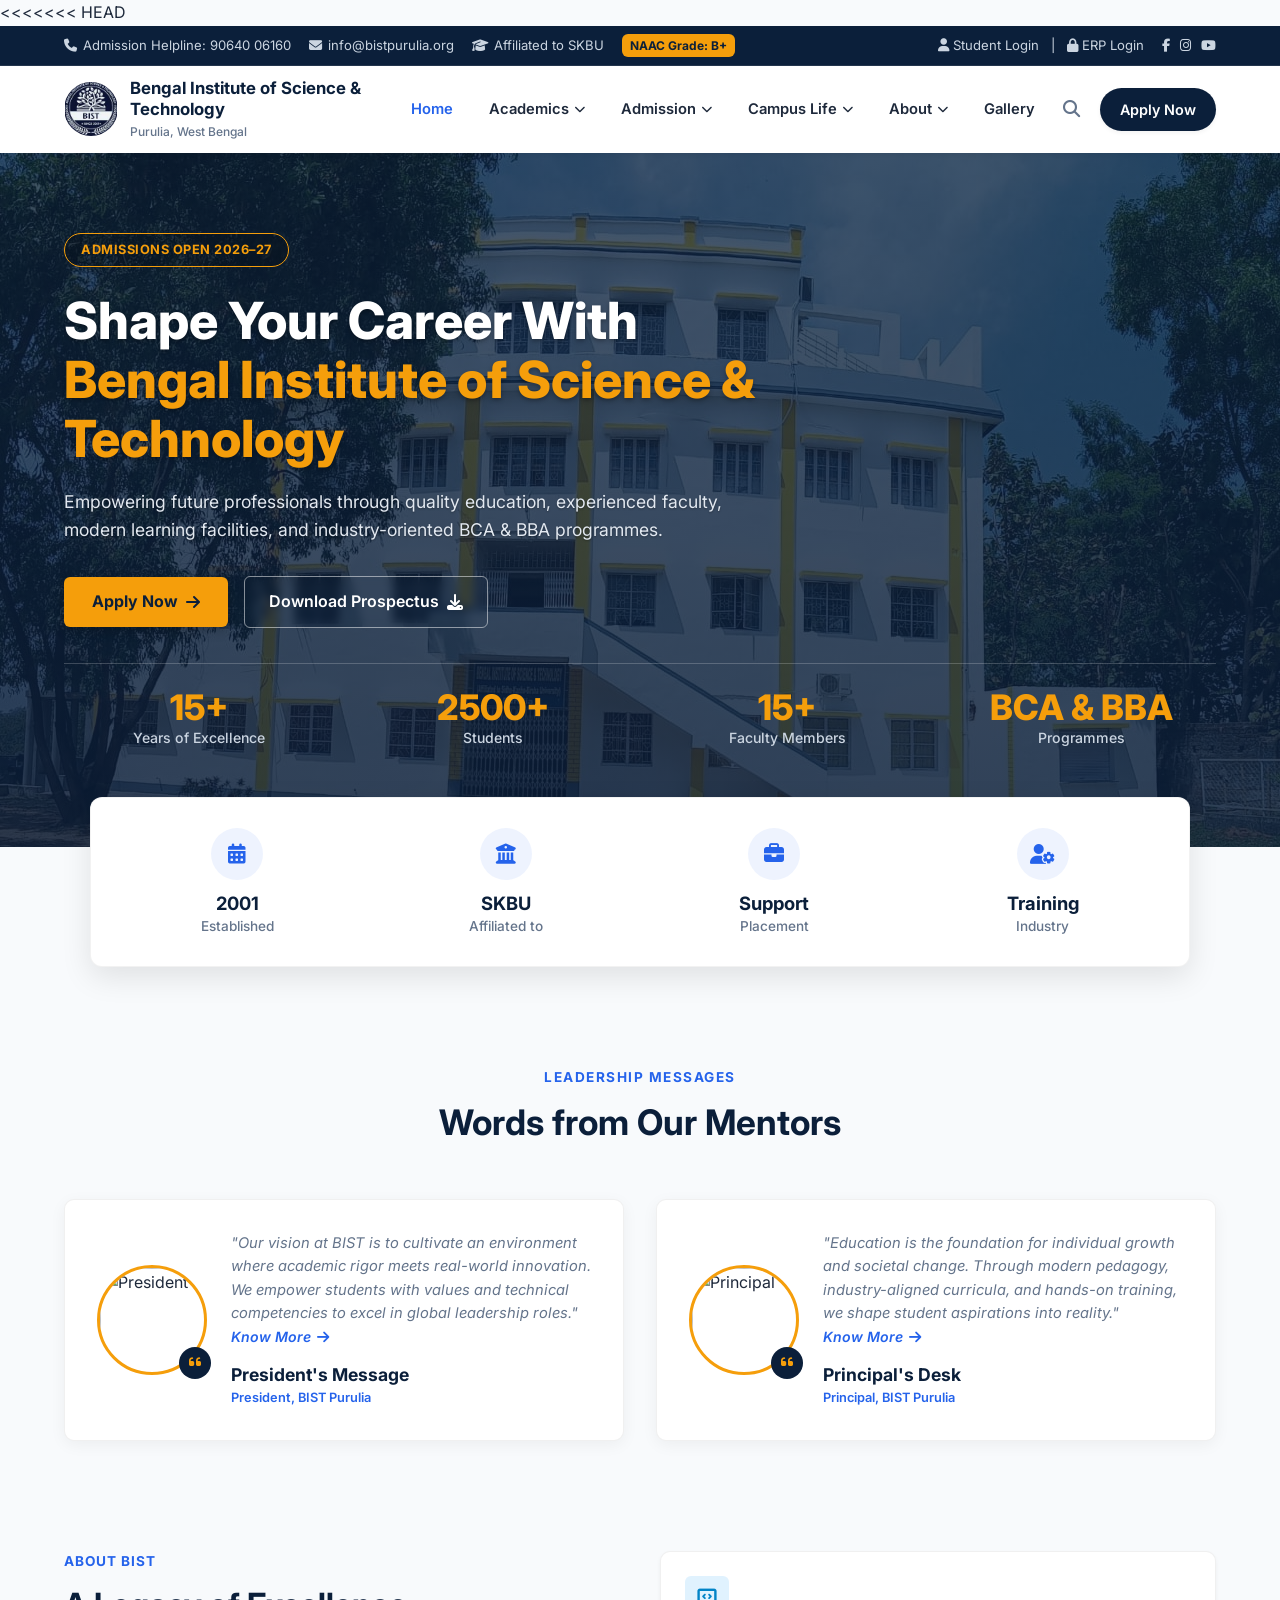
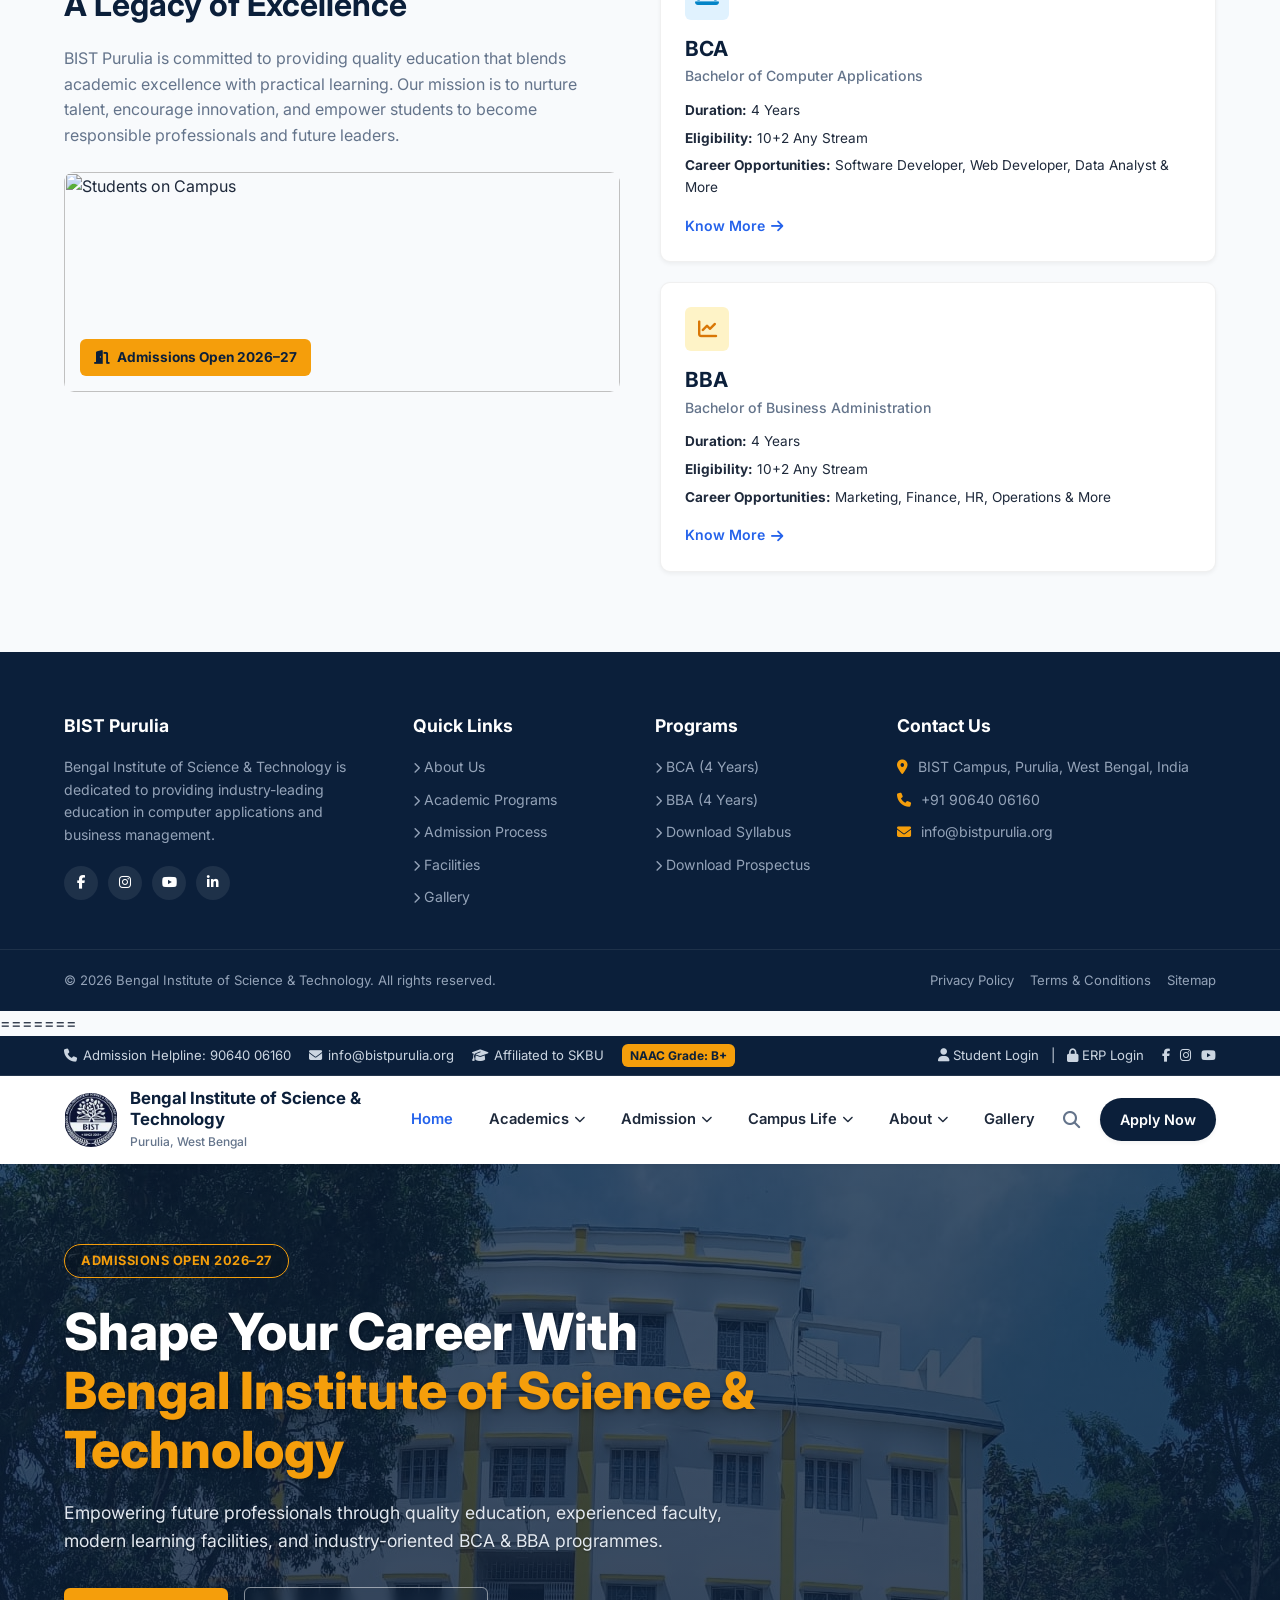
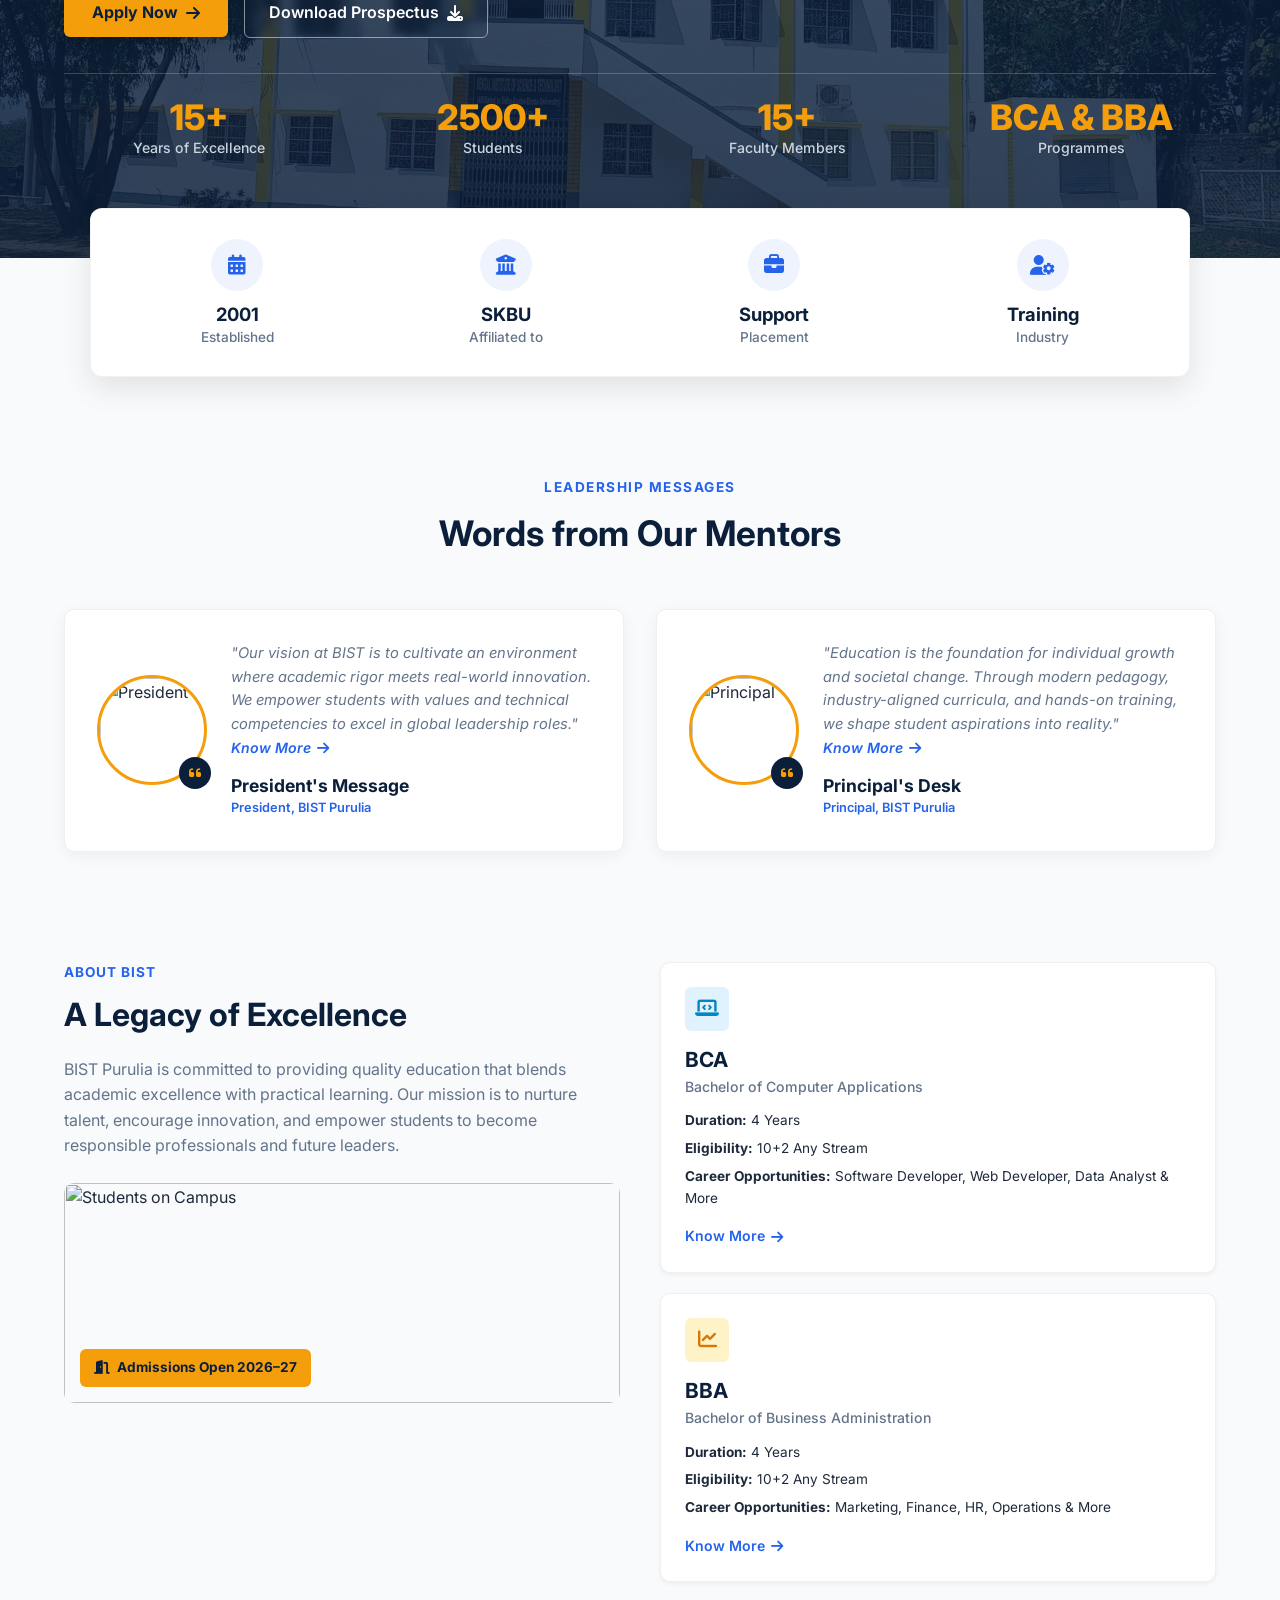
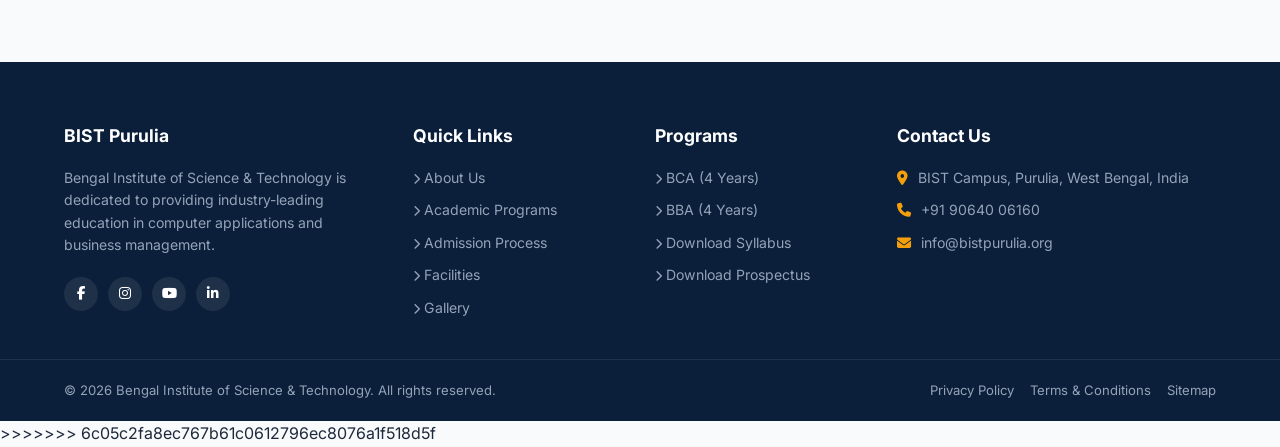
==== index1.html @ 8071e6ec "Merged remote changes" ====
<<<<<<< HEAD
<!DOCTYPE html>
<html lang="en">
<head>
  <meta charset="UTF-8" />
  <meta name="viewport" content="width=device-width, initial-scale=1.0" />
  <title>BIST - Bengal Institute of Science & Technology, Purulia</title>
  
  <link rel="preconnect" href="https://fonts.googleapis.com">
  <link rel="preconnect" href="https://fonts.gstatic.com" crossorigin>
  <link href="https://fonts.googleapis.com/css2?family=Inter:wght@400;500;600;700;800&display=swap" rel="stylesheet">
  <link rel="stylesheet" href="https://cdnjs.cloudflare.com/ajax/libs/font-awesome/6.4.0/css/all.min.css" />
  
  <link rel="stylesheet" href="style.css" />
</head>
<body>

  <header class="top-bar">
    <div class="container">
      <div class="contact-info">
        <span><i class="fa-solid fa-phone"></i> Admission Helpline: 90640 06160</span>
        <span><i class="fa-solid fa-envelope"></i> info@bistpurulia.org</span>
        <span><i class="fa-solid fa-graduation-cap"></i> Affiliated to SKBU</span>
        <span class="naac-badge">NAAC Grade: B+</span>
      </div>
      <div class="top-links">
        <a href="#"><i class="fa-solid fa-user"></i> Student Login</a>
        <span>|</span>
        <a href="#"><i class="fa-solid fa-lock"></i> ERP Login</a>
        <div class="social-icons">
          <a href="#" aria-label="Facebook"><i class="fa-brands fa-facebook-f"></i></a>
          <a href="#" aria-label="Instagram"><i class="fa-brands fa-instagram"></i></a>
          <a href="#" aria-label="YouTube"><i class="fa-brands fa-youtube"></i></a>
        </div>
      </div>
    </div>
  </header>

  <nav class="navbar">
    <div class="container">
        <a href="#" class="navbar-brand">
            <img src="images/bistlogo.png" alt="Bengal Institute of Science & Technology Logo" class="logo-img">
            <div class="logo-text">
                <h2>Bengal Institute of Science & Technology</h2>
                <p>Purulia, West Bengal</p>
            </div>
        </a>

      <ul class="nav-links">
        <li><a href="#" class="active">Home</a></li>

        <li class="dropdown">
            <a href="#">Academics <i class="fa-solid fa-chevron-down text-xs"></i></a>
            <ul class="dropdown-menu">
                <li><a href="#">Bachelor of Computer Applications (BCA)</a></li>
                <li><a href="#">Bachelor of Business Administration (BBA)</a></li>
                <li><a href="#">Academic Calender</a></li>
                <li><a href="#">Syllabus</a></li>
            </ul>
        </li>
        
        <li class="dropdown">
            <a href="#">Admission<i class="fa-solid fa-chevron-down text-xs"></i></a>
            <ul class="dropdown-menu">
                <li><a href="#">Admission Process</a></li>
                <li><a href="#">Eligibility Criteria</a></li>
                <li><a href="#">Fee Structure</a></li>
                <li><a href="#">Scholarships</a></li>
                <li><a href="#">Apply Online</a></li>
            </ul>
        </li>


        <li class="dropdown">
            <a href="#">Campus Life <i class="fa-solid fa-chevron-down text-xs"></i></a>
            <ul class="dropdown-menu">
                <li><a href="#">Events</a></li>
                <li><a href="#">Library</a></li>
                <li><a href="#">Laboratories</a></li>
                <li><a href="#">Sports</a></li>
            </ul>
        </li>

        <li class="dropdown">
            <a href="#">About <i class="fa-solid fa-chevron-down text-xs"></i></a>
            <ul class="dropdown-menu">
                <li><a href="#">About BIST</a></li>
                <li><a href="#">Leadership & Vision</a></li>
                <li><a href="#">Vision & Mission</a></li>
                <li><a href="#">Infrastructure</a></li>
            </ul>
        </li>
        <li><a href="#">Gallery</a></li>
    
      </ul>

      <div class="nav-actions">
        <button class="search-btn" aria-label="Search site"><i class="fa-solid fa-magnifying-glass"></i></button>
        <a href="#" class="btn-cta">Apply Now</a>
      </div>
    </div>
  </nav>

    <section class="hero">
    <div class="container">
        <div class="hero-content">
        <span class="admission-badge">ADMISSIONS OPEN 2026–27</span>
        <h2 class="hero-title">
            Shape Your Career With <br>
            <span>Bengal Institute of Science & Technology</span>
        </h2>
        <p class="hero-description">
            Empowering future professionals through quality education, experienced faculty, modern learning facilities, and industry-oriented BCA & BBA programmes.
        </p>
        <div class="hero-buttons">
            <a href="#" class="btn-primary">Apply Now <i class="fa-solid fa-arrow-right"></i></a>
            <a href="#" class="btn-outline">Download Prospectus <i class="fa-solid fa-download"></i></a>
        </div>
        </div>

        <div class="hero-stats">
            <div class="stat-item">
                <h3>15+</h3>
                <p>Years of Excellence</p>
            </div>
            <div class="stat-item">
                <h3>2500+</h3>
                <p>Students</p>
            </div>
            <div class="stat-item">
                <h3>15+</h3>
                <p>Faculty Members</p>
            </div>
            <div class="stat-item">
                <h3>BCA & BBA</h3>
                <p>Programmes</p>
            </div>
            </div>
    </div>
    </section>

    <div class="stats-bar">
    <div class="stats-card">
        
        <div class="stat-item">
        <div class="stat-icon"><i class="fa-solid fa-calendar-days"></i></div>
        <div class="stat-text">
            <h4>2001</h4>
            <p>Established</p>
        </div>
        </div>

        <div class="stat-item">
        <div class="stat-icon"><i class="fa-solid fa-building-columns"></i></div>
        <div class="stat-text">
            <h4>SKBU</h4>
            <p>Affiliated to</p>
        </div>
        </div>

        <div class="stat-item">
        <div class="stat-icon"><i class="fa-solid fa-briefcase"></i></div>
        <div class="stat-text">
            <h4>Support</h4>
            <p>Placement</p>
        </div>
        </div>

        <div class="stat-item">
        <div class="stat-icon"><i class="fa-solid fa-user-gear"></i></div>
        <div class="stat-text">
            <h4>Training</h4>
            <p>Industry</p>
        </div>
        </div>

    </div>
    </div>

    <!-- Messages Section: President & Principal -->
    <section class="leadership-section">
    <div class="container">
        <div class="section-header">
        <span class="section-tag">LEADERSHIP MESSAGES</span>
        <h2 class="section-heading">Words from Our Mentors</h2>
        </div>

        <div class="leadership-grid">
        
        <!-- President Card -->
        <div class="leadership-card">
            <div class="leader-image-wrapper">
            <img src="https://images.unsplash.com/photo-1560250097-0b93528c311a?auto=format&fit=crop&w=600&q=80" alt="President" class="leader-img">
            <div class="quote-badge"><i class="fa-solid fa-quote-left"></i></div>
            </div>
            <div class="leader-content">
            <p class="leader-quote">
                "Our vision at BIST is to cultivate an environment where academic rigor meets real-world innovation. We empower students with values and technical competencies to excel in global leadership roles."
                <a href="#" class="know-more-btn">
                    Know More <i class="fa-solid fa-arrow-right"></i>
                </a>
            </p>
            <div class="leader-details">
                <h3 class="leader-name">President's Message</h3>
                <p class="leader-title">President, BIST Purulia</p>
            </div>
            </div>
        </div>

        <!-- Principal Card -->
        <div class="leadership-card">
            <div class="leader-image-wrapper">
            <img src="https://images.unsplash.com/photo-1573496359142-b8d87734a5a2?auto=format&fit=crop&w=600&q=80" alt="Principal" class="leader-img">
            <div class="quote-badge"><i class="fa-solid fa-quote-left"></i></div>
            </div>
            <div class="leader-content">
            <p class="leader-quote">
                "Education is the foundation for individual growth and societal change. Through modern pedagogy, industry-aligned curricula, and hands-on training, we shape student aspirations into reality."
                <a href="#" class="know-more-btn">
                    Know More <i class="fa-solid fa-arrow-right"></i>
                </a>
            </p>
            <div class="leader-details">
                <h3 class="leader-name">Principal's Desk</h3>
                <p class="leader-title">Principal, BIST Purulia</p>
            </div>
            </div>
        </div>

        </div>
    </div>
    </section>

    <section class="programs-section">
    <div class="container">
        <div class="programs-grid">
        
        <div class="about-column">
            <span class="section-tag">About BIST</span>
            <h2 class="section-heading">A Legacy of Excellence</h2>
            <p class="about-text">
            BIST Purulia is committed to providing quality education that blends academic excellence with practical learning. Our mission is to nurture talent, encourage innovation, and empower students to become responsible professionals and future leaders.
            </p>
            <div class="about-preview-card">
            <img src="https://images.unsplash.com/photo-1523240795612-9a054b0db644?auto=format&fit=crop&w=800&q=80" alt="Students on Campus">
            <div class="badge-overlay">
                <i class="fa-solid fa-door-open"></i> Admissions Open 2026–27
            </div>
            </div>
        </div>

        <div class="cards-container">
            
            <div class="program-card">
            <div>
                <div class="card-icon bca-icon">
                <i class="fa-solid fa-laptop-code"></i>
                </div>
                <h3>BCA</h3>
                <p class="degree-title">Bachelor of Computer Applications</p>

                <ul class="specs-list">
                <li><strong>Duration:</strong> 4 Years</li>
                <li><strong>Eligibility:</strong> 10+2 Any Stream</li>
                <li><strong>Career Opportunities:</strong> Software Developer, Web Developer, Data Analyst & More</li>
                </ul>
            </div>

            <a href="#" class="know-more-btn">
                Know More <i class="fa-solid fa-arrow-right"></i>
            </a>
            </div>

            <div class="program-card">
            <div>
                <div class="card-icon bba-icon">
                <i class="fa-solid fa-chart-line"></i>
                </div>
                <h3>BBA</h3>
                <p class="degree-title">Bachelor of Business Administration</p>

                <ul class="specs-list">
                <li><strong>Duration:</strong> 4 Years</li>
                <li><strong>Eligibility:</strong> 10+2 Any Stream</li>
                <li><strong>Career Opportunities:</strong> Marketing, Finance, HR, Operations & More</li>
                </ul>
            </div>

            <a href="#" class="know-more-btn">
                Know More <i class="fa-solid fa-arrow-right"></i>
            </a>
            </div>

        </div>

        </div>
    </div>
    </section>


    <!-- Site Footer -->
    <footer class="site-footer">
    <div class="container">
        <div class="footer-grid">
        
        <!-- Column 1: About Institution -->
        <div class="footer-about">
            <h3>BIST Purulia</h3>
            <p>
            Bengal Institute of Science & Technology is dedicated to providing industry-leading education in computer applications and business management.
            </p>
            <div class="footer-social">
            <a href="#" aria-label="Facebook"><i class="fa-brands fa-facebook-f"></i></a>
            <a href="#" aria-label="Instagram"><i class="fa-brands fa-instagram"></i></a>
            <a href="#" aria-label="YouTube"><i class="fa-brands fa-youtube"></i></a>
            <a href="#" aria-label="LinkedIn"><i class="fa-brands fa-linkedin-in"></i></a>
            </div>
        </div>

        <!-- Column 2: Quick Links -->
        <div class="footer-column">
            <h4>Quick Links</h4>
            <ul class="footer-links">
            <li><a href="#"><i class="fa-solid fa-chevron-right text-xs"></i> About Us</a></li>
            <li><a href="#"><i class="fa-solid fa-chevron-right text-xs"></i> Academic Programs</a></li>
            <li><a href="#"><i class="fa-solid fa-chevron-right text-xs"></i> Admission Process</a></li>
            <li><a href="#"><i class="fa-solid fa-chevron-right text-xs"></i> Facilities</a></li>
            <li><a href="#"><i class="fa-solid fa-chevron-right text-xs"></i> Gallery</a></li>
            </ul>
        </div>

        <!-- Column 3: Academic Programs -->
        <div class="footer-column">
            <h4>Programs</h4>
            <ul class="footer-links">
            <li><a href="#"><i class="fa-solid fa-chevron-right text-xs"></i> BCA (4 Years)</a></li>
            <li><a href="#"><i class="fa-solid fa-chevron-right text-xs"></i> BBA (4 Years)</a></li>
            <li><a href="#"><i class="fa-solid fa-chevron-right text-xs"></i> Download Syllabus</a></li>
            <li><a href="#"><i class="fa-solid fa-chevron-right text-xs"></i> Download Prospectus</a></li>
            </ul>
        </div>

        <!-- Column 4: Contact Info -->
        <div class="footer-column">
            <h4>Contact Us</h4>
            <ul class="footer-contact">
            <li>
                <i class="fa-solid fa-location-dot"></i>
                <span>BIST Campus, Purulia, West Bengal, India</span>
            </li>
            <li>
                <i class="fa-solid fa-phone"></i>
                <span>+91 90640 06160</span>
            </li>
            <li>
                <i class="fa-solid fa-envelope"></i>
                <span>info@bistpurulia.org</span>
            </li>
            </ul>
        </div>

        </div>
    </div>

    <!-- Bottom Copyright Bar -->
    <div class="footer-bottom">
        <div class="container">
        <p>&copy; 2026 Bengal Institute of Science & Technology. All rights reserved.</p>
        <div class="footer-bottom-links">
            <a href="#">Privacy Policy</a>
            <a href="#">Terms & Conditions</a>
            <a href="#">Sitemap</a>
        </div>
        </div>
    </div>
    </footer>

</body>
=======
<!DOCTYPE html>
<html lang="en">
<head>
  <meta charset="UTF-8" />
  <meta name="viewport" content="width=device-width, initial-scale=1.0" />
  <title>BIST - Bengal Institute of Science & Technology, Purulia</title>
  
  <link rel="preconnect" href="https://fonts.googleapis.com">
  <link rel="preconnect" href="https://fonts.gstatic.com" crossorigin>
  <link href="https://fonts.googleapis.com/css2?family=Inter:wght@400;500;600;700;800&display=swap" rel="stylesheet">
  <link rel="stylesheet" href="https://cdnjs.cloudflare.com/ajax/libs/font-awesome/6.4.0/css/all.min.css" />
  
  <link rel="stylesheet" href="style.css" />
</head>
<body>

  <header class="top-bar">
    <div class="container">
      <div class="contact-info">
        <span><i class="fa-solid fa-phone"></i> Admission Helpline: 90640 06160</span>
        <span><i class="fa-solid fa-envelope"></i> info@bistpurulia.org</span>
        <span><i class="fa-solid fa-graduation-cap"></i> Affiliated to SKBU</span>
        <span class="naac-badge">NAAC Grade: B+</span>
      </div>
      <div class="top-links">
        <a href="#"><i class="fa-solid fa-user"></i> Student Login</a>
        <span>|</span>
        <a href="#"><i class="fa-solid fa-lock"></i> ERP Login</a>
        <div class="social-icons">
          <a href="#" aria-label="Facebook"><i class="fa-brands fa-facebook-f"></i></a>
          <a href="#" aria-label="Instagram"><i class="fa-brands fa-instagram"></i></a>
          <a href="#" aria-label="YouTube"><i class="fa-brands fa-youtube"></i></a>
        </div>
      </div>
    </div>
  </header>

  <nav class="navbar">
    <div class="container">
        <a href="#" class="navbar-brand">
            <img src="images/bistlogo.png" alt="Bengal Institute of Science & Technology Logo" class="logo-img">
            <div class="logo-text">
                <h2>Bengal Institute of Science & Technology</h2>
                <p>Purulia, West Bengal</p>
            </div>
        </a>

      <ul class="nav-links">
        <li><a href="#" class="active">Home</a></li>

        <li class="dropdown">
            <a href="#">Academics <i class="fa-solid fa-chevron-down text-xs"></i></a>
            <ul class="dropdown-menu">
                <li><a href="#">Bachelor of Computer Applications (BCA)</a></li>
                <li><a href="#">Bachelor of Business Administration (BBA)</a></li>
                <li><a href="#">Academic Calender</a></li>
                <li><a href="#">Syllabus</a></li>
            </ul>
        </li>
        
        <li class="dropdown">
            <a href="#">Admission<i class="fa-solid fa-chevron-down text-xs"></i></a>
            <ul class="dropdown-menu">
                <li><a href="#">Admission Process</a></li>
                <li><a href="#">Eligibility Criteria</a></li>
                <li><a href="#">Fee Structure</a></li>
                <li><a href="#">Scholarships</a></li>
                <li><a href="#">Apply Online</a></li>
            </ul>
        </li>


        <li class="dropdown">
            <a href="#">Campus Life <i class="fa-solid fa-chevron-down text-xs"></i></a>
            <ul class="dropdown-menu">
                <li><a href="#">Events</a></li>
                <li><a href="#">Library</a></li>
                <li><a href="#">Laboratories</a></li>
                <li><a href="#">Sports</a></li>
            </ul>
        </li>

        <li class="dropdown">
            <a href="#">About <i class="fa-solid fa-chevron-down text-xs"></i></a>
            <ul class="dropdown-menu">
                <li><a href="#">About BIST</a></li>
                <li><a href="#">Leadership & Vision</a></li>
                <li><a href="#">Vision & Mission</a></li>
                <li><a href="#">Infrastructure</a></li>
            </ul>
        </li>
        <li><a href="#">Gallery</a></li>
    
      </ul>

      <div class="nav-actions">
        <button class="search-btn" aria-label="Search site"><i class="fa-solid fa-magnifying-glass"></i></button>
        <a href="#" class="btn-cta">Apply Now</a>
      </div>
    </div>
  </nav>

    <section class="hero">
    <div class="container">
        <div class="hero-content">
        <span class="admission-badge">ADMISSIONS OPEN 2026–27</span>
        <h2 class="hero-title">
            Shape Your Career With <br>
            <span>Bengal Institute of Science & Technology</span>
        </h2>
        <p class="hero-description">
            Empowering future professionals through quality education, experienced faculty, modern learning facilities, and industry-oriented BCA & BBA programmes.
        </p>
        <div class="hero-buttons">
            <a href="#" class="btn-primary">Apply Now <i class="fa-solid fa-arrow-right"></i></a>
            <a href="#" class="btn-outline">Download Prospectus <i class="fa-solid fa-download"></i></a>
        </div>
        </div>

        <div class="hero-stats">
            <div class="stat-item">
                <h3>15+</h3>
                <p>Years of Excellence</p>
            </div>
            <div class="stat-item">
                <h3>2500+</h3>
                <p>Students</p>
            </div>
            <div class="stat-item">
                <h3>15+</h3>
                <p>Faculty Members</p>
            </div>
            <div class="stat-item">
                <h3>BCA & BBA</h3>
                <p>Programmes</p>
            </div>
            </div>
    </div>
    </section>

    <div class="stats-bar">
    <div class="stats-card">
        
        <div class="stat-item">
        <div class="stat-icon"><i class="fa-solid fa-calendar-days"></i></div>
        <div class="stat-text">
            <h4>2001</h4>
            <p>Established</p>
        </div>
        </div>

        <div class="stat-item">
        <div class="stat-icon"><i class="fa-solid fa-building-columns"></i></div>
        <div class="stat-text">
            <h4>SKBU</h4>
            <p>Affiliated to</p>
        </div>
        </div>

        <div class="stat-item">
        <div class="stat-icon"><i class="fa-solid fa-briefcase"></i></div>
        <div class="stat-text">
            <h4>Support</h4>
            <p>Placement</p>
        </div>
        </div>

        <div class="stat-item">
        <div class="stat-icon"><i class="fa-solid fa-user-gear"></i></div>
        <div class="stat-text">
            <h4>Training</h4>
            <p>Industry</p>
        </div>
        </div>

    </div>
    </div>

    <!-- Messages Section: President & Principal -->
    <section class="leadership-section">
    <div class="container">
        <div class="section-header">
        <span class="section-tag">LEADERSHIP MESSAGES</span>
        <h2 class="section-heading">Words from Our Mentors</h2>
        </div>

        <div class="leadership-grid">
        
        <!-- President Card -->
        <div class="leadership-card">
            <div class="leader-image-wrapper">
            <img src="https://images.unsplash.com/photo-1560250097-0b93528c311a?auto=format&fit=crop&w=600&q=80" alt="President" class="leader-img">
            <div class="quote-badge"><i class="fa-solid fa-quote-left"></i></div>
            </div>
            <div class="leader-content">
            <p class="leader-quote">
                "Our vision at BIST is to cultivate an environment where academic rigor meets real-world innovation. We empower students with values and technical competencies to excel in global leadership roles."
                <a href="#" class="know-more-btn">
                    Know More <i class="fa-solid fa-arrow-right"></i>
                </a>
            </p>
            <div class="leader-details">
                <h3 class="leader-name">President's Message</h3>
                <p class="leader-title">President, BIST Purulia</p>
            </div>
            </div>
        </div>

        <!-- Principal Card -->
        <div class="leadership-card">
            <div class="leader-image-wrapper">
            <img src="https://images.unsplash.com/photo-1573496359142-b8d87734a5a2?auto=format&fit=crop&w=600&q=80" alt="Principal" class="leader-img">
            <div class="quote-badge"><i class="fa-solid fa-quote-left"></i></div>
            </div>
            <div class="leader-content">
            <p class="leader-quote">
                "Education is the foundation for individual growth and societal change. Through modern pedagogy, industry-aligned curricula, and hands-on training, we shape student aspirations into reality."
                <a href="#" class="know-more-btn">
                    Know More <i class="fa-solid fa-arrow-right"></i>
                </a>
            </p>
            <div class="leader-details">
                <h3 class="leader-name">Principal's Desk</h3>
                <p class="leader-title">Principal, BIST Purulia</p>
            </div>
            </div>
        </div>

        </div>
    </div>
    </section>

    <section class="programs-section">
    <div class="container">
        <div class="programs-grid">
        
        <div class="about-column">
            <span class="section-tag">About BIST</span>
            <h2 class="section-heading">A Legacy of Excellence</h2>
            <p class="about-text">
            BIST Purulia is committed to providing quality education that blends academic excellence with practical learning. Our mission is to nurture talent, encourage innovation, and empower students to become responsible professionals and future leaders.
            </p>
            <div class="about-preview-card">
            <img src="https://images.unsplash.com/photo-1523240795612-9a054b0db644?auto=format&fit=crop&w=800&q=80" alt="Students on Campus">
            <div class="badge-overlay">
                <i class="fa-solid fa-door-open"></i> Admissions Open 2026–27
            </div>
            </div>
        </div>

        <div class="cards-container">
            
            <div class="program-card">
            <div>
                <div class="card-icon bca-icon">
                <i class="fa-solid fa-laptop-code"></i>
                </div>
                <h3>BCA</h3>
                <p class="degree-title">Bachelor of Computer Applications</p>

                <ul class="specs-list">
                <li><strong>Duration:</strong> 4 Years</li>
                <li><strong>Eligibility:</strong> 10+2 Any Stream</li>
                <li><strong>Career Opportunities:</strong> Software Developer, Web Developer, Data Analyst & More</li>
                </ul>
            </div>

            <a href="#" class="know-more-btn">
                Know More <i class="fa-solid fa-arrow-right"></i>
            </a>
            </div>

            <div class="program-card">
            <div>
                <div class="card-icon bba-icon">
                <i class="fa-solid fa-chart-line"></i>
                </div>
                <h3>BBA</h3>
                <p class="degree-title">Bachelor of Business Administration</p>

                <ul class="specs-list">
                <li><strong>Duration:</strong> 4 Years</li>
                <li><strong>Eligibility:</strong> 10+2 Any Stream</li>
                <li><strong>Career Opportunities:</strong> Marketing, Finance, HR, Operations & More</li>
                </ul>
            </div>

            <a href="#" class="know-more-btn">
                Know More <i class="fa-solid fa-arrow-right"></i>
            </a>
            </div>

        </div>

        </div>
    </div>
    </section>


    <!-- Site Footer -->
    <footer class="site-footer">
    <div class="container">
        <div class="footer-grid">
        
        <!-- Column 1: About Institution -->
        <div class="footer-about">
            <h3>BIST Purulia</h3>
            <p>
            Bengal Institute of Science & Technology is dedicated to providing industry-leading education in computer applications and business management.
            </p>
            <div class="footer-social">
            <a href="#" aria-label="Facebook"><i class="fa-brands fa-facebook-f"></i></a>
            <a href="#" aria-label="Instagram"><i class="fa-brands fa-instagram"></i></a>
            <a href="#" aria-label="YouTube"><i class="fa-brands fa-youtube"></i></a>
            <a href="#" aria-label="LinkedIn"><i class="fa-brands fa-linkedin-in"></i></a>
            </div>
        </div>

        <!-- Column 2: Quick Links -->
        <div class="footer-column">
            <h4>Quick Links</h4>
            <ul class="footer-links">
            <li><a href="#"><i class="fa-solid fa-chevron-right text-xs"></i> About Us</a></li>
            <li><a href="#"><i class="fa-solid fa-chevron-right text-xs"></i> Academic Programs</a></li>
            <li><a href="#"><i class="fa-solid fa-chevron-right text-xs"></i> Admission Process</a></li>
            <li><a href="#"><i class="fa-solid fa-chevron-right text-xs"></i> Facilities</a></li>
            <li><a href="#"><i class="fa-solid fa-chevron-right text-xs"></i> Gallery</a></li>
            </ul>
        </div>

        <!-- Column 3: Academic Programs -->
        <div class="footer-column">
            <h4>Programs</h4>
            <ul class="footer-links">
            <li><a href="#"><i class="fa-solid fa-chevron-right text-xs"></i> BCA (4 Years)</a></li>
            <li><a href="#"><i class="fa-solid fa-chevron-right text-xs"></i> BBA (4 Years)</a></li>
            <li><a href="#"><i class="fa-solid fa-chevron-right text-xs"></i> Download Syllabus</a></li>
            <li><a href="#"><i class="fa-solid fa-chevron-right text-xs"></i> Download Prospectus</a></li>
            </ul>
        </div>

        <!-- Column 4: Contact Info -->
        <div class="footer-column">
            <h4>Contact Us</h4>
            <ul class="footer-contact">
            <li>
                <i class="fa-solid fa-location-dot"></i>
                <span>BIST Campus, Purulia, West Bengal, India</span>
            </li>
            <li>
                <i class="fa-solid fa-phone"></i>
                <span>+91 90640 06160</span>
            </li>
            <li>
                <i class="fa-solid fa-envelope"></i>
                <span>info@bistpurulia.org</span>
            </li>
            </ul>
        </div>

        </div>
    </div>

    <!-- Bottom Copyright Bar -->
    <div class="footer-bottom">
        <div class="container">
        <p>&copy; 2026 Bengal Institute of Science & Technology. All rights reserved.</p>
        <div class="footer-bottom-links">
            <a href="#">Privacy Policy</a>
            <a href="#">Terms & Conditions</a>
            <a href="#">Sitemap</a>
        </div>
        </div>
    </div>
    </footer>

</body>
>>>>>>> 6c05c2fa8ec767b61c0612796ec8076a1f518d5f
</html>
---- style.css ----
/* ==========================================================================
   1. GLOBAL VARIABLES & SYSTEM RESET
   ========================================================================== */
:root {
  /* Color Palette */
  --primary-blue: #0b1f3a;
  --primary-navy: #112240;
  --accent-gold: #f59e0b;
  --accent-gold-hover: #d97706;
  --accent-blue: #2563eb;
  
  /* Text Colors */
  --text-main: #1e293b;
  --text-muted: #64748b;
  --text-light: #ffffff;
  
  /* Backgrounds */
  --bg-light: #f8fafc;
  --bg-white: #ffffff;
  
  /* Shadows & Radius */
  --shadow-sm: 0 2px 4px rgba(0, 0, 0, 0.05);
  --shadow-md: 0 4px 12px rgba(0, 0, 0, 0.08);
  --shadow-lg: 0 10px 25px rgba(0, 0, 0, 0.12);
  --radius-sm: 6px;
  --radius-md: 10px;
  --radius-lg: 16px;
  
  /* Transitions */
  --transition: all 0.25s cubic-bezier(0.4, 0, 0.2, 1);
}

* {
  margin: 0;
  padding: 0;
  box-sizing: border-box;
}

body {
  font-family: 'Inter', sans-serif;
  color: var(--text-main);
  background-color: var(--bg-light);
  line-height: 1.6;
}

.container {
  width: 90%;
  max-width: 1200px;
  margin: 0 auto;
}

a {
  text-decoration: none;
  color: inherit;
  transition: var(--transition);
}

ul {
  list-style: none;
}

/* ==========================================================================
   2. TOP BAR
   ========================================================================== */
.top-bar {
  background-color: var(--primary-blue);
  color: #cbd5e1;
  font-size: 0.82rem;
  padding: 8px 0;
  border-bottom: 1px solid rgba(255, 255, 255, 0.1);
}

.top-bar .container {
  display: flex;
  justify-content: space-between;
  align-items: center;
  flex-wrap: wrap;
  gap: 10px;
}

.contact-info {
  display: flex;
  align-items: center;
  gap: 18px;
  flex-wrap: wrap;
}

.contact-info span {
  display: flex;
  align-items: center;
  gap: 6px;
}

.naac-badge {
  background-color: var(--accent-gold);
  color: var(--primary-blue);
  font-weight: 700;
  padding: 2px 8px;
  border-radius: var(--radius-sm);
  font-size: 0.75rem;
}

.top-links {
  display: flex;
  align-items: center;
  gap: 12px;
}

.top-links a:hover {
  color: var(--accent-gold);
}

.social-icons {
  display: flex;
  align-items: center;
  gap: 10px;
  margin-left: 6px;
}

/* ==========================================================================
   3. NAVBAR & DROPDOWN WITH GOLDEN HOVER LINE
   ========================================================================== */
.navbar {
  background-color: var(--bg-white);
  box-shadow: var(--shadow-sm);
  position: sticky;
  top: 0;
  z-index: 1000;
  padding: 12px 0;
}

.navbar .container {
  display: flex;
  justify-content: space-between;
  align-items: center;
}

   .navbar-brand {
  display: flex;
  align-items: center;
  gap: 12px;
  text-decoration: none;
}


.logo-img {
  height: 54px;
  width: 54px;
  object-fit: contain;
  border-radius: 50%; 
  flex-shrink: 0;
}


.logo-text {
  display: flex;
  flex-direction: column;
  justify-content: center;
}

.logo-text h2 {
  font-size: 1.05rem;
  font-weight: 700;
  color: var(--primary-blue);
  line-height: 1.25;
  margin: 0;
  max-width: 260px;
}

.logo-text p {
  font-size: 0.75rem;
  color: var(--text-muted);
  font-weight: 500;
  margin: 2px 0 0 0;
}


@media (max-width: 576px) {
  .logo-img {
    height: 44px;
    width: 44px;
  }
  .logo-text h2 {
    font-size: 0.9rem;
    max-width: 180px;
  }
  .logo-text p {
    font-size: 0.7rem;
  }
}




.nav-links {
  display: flex;
  align-items: center;
  gap: 8px;
}

.nav-links li {
  position: relative;
}

.nav-links a {
  font-weight: 600;
  font-size: 0.92rem;
  color: var(--text-main);
  padding: 10px 14px;
  display: flex;
  align-items: center;
  gap: 5px;
  border-radius: var(--radius-sm);
}

.nav-links a:hover,
.nav-links a.active {
  color: var(--accent-blue);
}

/* --- DROPDOWN MENU WITH GOLDEN HOVER LINE --- */
.dropdown-menu {
  position: absolute;
  top: 100%;
  left: 0;
  background-color: var(--bg-white);
  min-width: 220px;
  box-shadow: var(--shadow-lg);
  border-radius: var(--radius-md);
  padding: 8px 0;
  opacity: 0;
  visibility: hidden;
  transform: translateY(10px);
  transition: var(--transition);
  z-index: 100;
}

/* Show dropdown on parent hover */
.nav-links li.dropdown:hover .dropdown-menu {
  opacity: 1;
  visibility: visible;
  transform: translateY(0);
}

.dropdown-menu li {
  width: 100%;
}

.dropdown-menu a {
  font-size: 0.88rem;
  font-weight: 500;
  padding: 11px 20px;
  color: var(--text-main);
  border-radius: 0;
  border-left: 4px solid transparent; /* Hidden indicator line */
  transition: var(--transition);
}

/* Hover effect matching image: light background + left gold border */
.dropdown-menu a:hover {
  background-color: #f8fafc;
  color: var(--primary-blue);
  border-left-color: var(--accent-gold); /* Golden line on the left */
}

/* Nav Bar Action Buttons */
.nav-actions {
  display: flex;
  align-items: center;
  gap: 12px;
}

.search-btn {
  background: none;
  border: none;
  font-size: 1.05rem;
  color: var(--text-muted);
  cursor: pointer;
  padding: 8px;
  transition: var(--transition);
}

.search-btn:hover {
  color: var(--primary-blue);
}

.btn-cta {
  background-color: var(--primary-blue);
  color: white !important;
  font-weight: 600;
  font-size: 0.9rem;
  padding: 10px 20px;
  border-radius: 50px;
  display: inline-flex;
  align-items: center;
  gap: 8px;
  box-shadow: var(--shadow-sm);
}

.btn-cta:hover {
  background-color: #1a365d;
  transform: translateY(-1px);
}

/* ==========================================================================
   4. HERO SECTION
   ========================================================================== */

.hero {
  position: relative;
  background-color: var(--primary-blue);
  
  background: 
    linear-gradient(rgba(11, 31, 58, 0.75), rgba(11, 31, 58, 0.85)),
    url('images/collegeimage.jpg') no-repeat center center / cover;
  color: #ffffff;
  padding: 80px 0 100px;
  overflow: hidden;
}

.hero .container {
  position: relative;
  z-index: 2;
  display: flex;
  flex-direction: column;
  gap: 50px;
}

.hero-content {
  max-width: 850px;
}

/* Admission badge */
.admission-badge,
.hero-content .subtitle {
  display: inline-block;
  border: 1px solid var(--accent-gold);
  color: var(--accent-gold);
  font-size: 0.8rem;
  font-weight: 700;
  padding: 6px 16px;
  border-radius: 50px;
  margin-bottom: 24px;
  letter-spacing: 0.5px;
  background-color: rgba(0, 0, 0, 0.2);
}

/* Main Heading */
.hero-title {
  font-size: 3.2rem;
  font-weight: 800;
  line-height: 1.15;
  margin-bottom: 20px;
  text-shadow: 0 2px 4px rgba(0, 0, 0, 0.3);
}

.hero-title span {
  color: var(--accent-gold);
}

/* Description text */
.hero-description {
  font-size: 1.1rem;
  color: #e2e8f0;
  max-width: 720px;
  line-height: 1.6;
  margin-bottom: 32px;
  text-shadow: 0 1px 2px rgba(0, 0, 0, 0.3);
}

/* Buttons */
.hero-buttons {
  display: flex;
  align-items: center;
  gap: 16px;
  flex-wrap: wrap;
}

.btn-primary,
.hero-buttons .btn-cta {
  background-color: var(--accent-gold) !important;
  color: var(--primary-blue) !important;
  font-weight: 700 !important;
  padding: 12px 28px;
  border-radius: 6px;
  border: none;
  display: inline-flex;
  align-items: center;
  gap: 8px;
  transition: var(--transition);
  box-shadow: 0 4px 12px rgba(0, 0, 0, 0.2);
}

.btn-primary:hover,
.hero-buttons .btn-cta:hover {
  background-color: var(--accent-gold-hover) !important;
  transform: translateY(-2px);
}

.btn-outline,
.hero-buttons .btn-secondary {
  background-color: transparent;
  border: 1px solid rgba(255, 255, 255, 0.5) !important;
  color: #ffffff !important;
  font-weight: 600;
  padding: 12px 24px;
  border-radius: 6px;
  display: inline-flex;
  align-items: center;
  gap: 8px;
  transition: var(--transition);
  backdrop-filter: blur(4px);
}

.btn-outline:hover,
.hero-buttons .btn-secondary:hover {
  background-color: #ffffff !important;
  color: var(--primary-blue) !important;
  border-color: #ffffff !important;
}

/* Bottom Stats Bar within Hero */
.hero-stats {
  display: grid;
  grid-template-columns: repeat(auto-fit, minmax(160px, 1fr));
  gap: 24px;
  padding-top: 24px;
  border-top: 1px solid rgba(255, 255, 255, 0.2);
  margin-top: -15px; 
}
.stat-item {
  display: flex;
  flex-direction: column; 
  align-items: flex-start; 
  text-align: left;        
}
.stat-item h3 {
  font-size: 2.2rem;
  color: var(--accent-gold);
  font-weight: 800;
  margin: 0 0 2px 0;
  line-height: 1.1;
}

.stat-item p {
  font-size: 0.88rem;
  color: #cbd5e1;
  font-weight: 500;
  margin: 0;
  line-height: 1.3;
}

/* Responsive Styles */
@media (max-width: 768px) {
  .hero {
    padding: 60px 0 80px;
  }
  .hero-title {
    font-size: 2.2rem;
  }
  .hero-description {
    font-size: 1rem;
  }
}



/* ==========================================================================
   5. STATS BAR
   ========================================================================== */
/* ==========================================================================
   CENTER-ALIGNED FLOATING STATS BAR
   ========================================================================== */
.stats-bar {
  margin-top: -50px; /* Pulls the white card up over the hero image */
  position: relative;
  z-index: 10;
  margin-bottom: 60px;
}

.stats-card {
  background-color: var(--bg-white, #ffffff);
  border-radius: 12px;
  box-shadow: 0 10px 30px rgba(0, 0, 0, 0.1);
  padding: 30px 24px;
  width: 90%;
  max-width: 1100px;
  margin: 0 auto;
  display: grid;
  grid-template-columns: repeat(auto-fit, minmax(180px, 1fr));
  gap: 24px;
  border: 1px solid rgba(0, 0, 0, 0.05);
}

/* Forces vertical layout & centers icon, heading, and text horizontally */
.stat-item {
  display: flex;
  flex-direction: column;
  align-items: center;    /* Horizontally centers icon and text */
  text-align: center;     /* Centers multi-line text */
}

.stat-icon {
  width: 52px;
  height: 52px;
  background-color: rgba(37, 99, 235, 0.08);
  color: var(--accent-blue, #2563eb);
  border-radius: 50%;
  display: flex;
  align-items: center;
  justify-content: center;
  font-size: 1.25rem;
  margin-bottom: 12px;    /* Space between icon and text */
  flex-shrink: 0;
}

.stat-text h4 {
  font-size: 1.15rem;
  font-weight: 700;
  color: var(--primary-blue, #0b1f3a);
  line-height: 1.2;
  margin: 0 0 4px 0;
}

.stat-text p {
  font-size: 0.85rem;
  color: var(--text-muted, #64748b);
  margin: 0;
  font-weight: 500;
}



/* ==========================================================================
   LEADERSHIP MESSAGES SECTION
   ========================================================================== */
.leadership-section {
  padding: 40px 0 80px;
  background-color: var(--bg-light);
}

.section-header {
  text-align: center;
  margin-bottom: 48px;
}

.section-header .section-tag {
  color: var(--accent-blue);
  font-weight: 700;
  font-size: 0.85rem;
  letter-spacing: 1.5px;
  text-transform: uppercase;
}

.section-header .section-heading {
  font-size: 2.2rem;
  color: var(--primary-blue);
  margin-top: 6px;
}

/* Grid Layout */
.leadership-grid {
  display: grid;
  grid-template-columns: repeat(2, 1fr);
  gap: 32px;
}

/* Cards */
.leadership-card {
  background-color: var(--bg-white);
  border-radius: var(--radius-md, 12px);
  padding: 32px;
  display: flex;
  gap: 24px;
  align-items: center;
  box-shadow: 0 4px 16px rgba(0, 0, 0, 0.05);
  border: 1px solid rgba(0, 0, 0, 0.06);
  transition: all 0.3s ease;
}

.leadership-card:hover {
  transform: translateY(-4px);
  box-shadow: 0 12px 28px rgba(0, 0, 0, 0.1);
}

/* Image & Quote Badge */
.leader-image-wrapper {
  position: relative;
  flex-shrink: 0;
}

.leader-img {
  width: 110px;
  height: 110px;
  border-radius: 50%;
  object-fit: cover;
  border: 3px solid var(--accent-gold);
}

.quote-badge {
  position: absolute;
  bottom: -4px;
  right: -4px;
  background-color: var(--primary-blue);
  color: var(--accent-gold);
  width: 32px;
  height: 32px;
  border-radius: 50%;
  display: flex;
  align-items: center;
  justify-content: center;
  font-size: 0.85rem;
}

/* Text Content */
.leader-content {
  display: flex;
  flex-direction: column;
  justify-content: space-between;
}

.leader-quote {
  font-size: 0.92rem;
  color: var(--text-muted);
  font-style: italic;
  line-height: 1.6;
  margin-bottom: 16px;
}

.leader-details .leader-name {
  font-size: 1.1rem;
  color: var(--primary-blue);
  font-weight: 700;
  margin: 0;
  line-height: 1.2;
}

.leader-details .leader-title {
  font-size: 0.8rem;
  color: var(--accent-blue);
  font-weight: 600;
  margin-top: 2px;
}

/* Responsive View */
@media (max-width: 992px) {
  .leadership-grid {
    grid-template-columns: 1fr;
  }
}

@media (max-width: 576px) {
  .leadership-card {
    flex-direction: column;
    text-align: center;
    padding: 24px;
  }
  
  .leader-content {
    align-items: center;
  }
}
/* ==========================================================================
   6. PROGRAMS & ABOUT SECTION
   ========================================================================== */
.programs-section {
  padding: 30px 0 80px;
}

.programs-grid {
  display: grid;
  grid-template-columns: 1fr 1fr;
  gap: 40px;
  align-items: start;
}

.section-tag {
  color: var(--accent-blue);
  font-weight: 700;
  font-size: 0.85rem;
  text-transform: uppercase;
  letter-spacing: 1px;
}

.section-heading {
  font-size: 2rem;
  color: var(--primary-blue);
  margin: 6px 0 16px;
}

.about-text {
  color: var(--text-muted);
  margin-bottom: 24px;
}

.about-preview-card {
  position: relative;
  border-radius: var(--radius-md);
  overflow: hidden;
}

.about-preview-card img {
  width: 100%;
  height: 220px;
  object-fit: cover;
  display: block;
}

.badge-overlay {
  position: absolute;
  bottom: 16px;
  left: 16px;
  background-color: var(--accent-gold);
  color: var(--primary-blue);
  font-weight: 700;
  font-size: 0.85rem;
  padding: 8px 14px;
  border-radius: var(--radius-sm);
  display: flex;
  align-items: center;
  gap: 8px;
}

.cards-container {
  display: flex;
  flex-direction: column;
  gap: 20px;
}

.program-card {
  background-color: var(--bg-white);
  border-radius: var(--radius-md);
  padding: 24px;
  border: 1px solid rgba(0, 0, 0, 0.06);
  box-shadow: var(--shadow-sm);
  display: flex;
  flex-direction: column;
  justify-content: space-between;
  gap: 16px;
  transition: var(--transition);
}

.program-card:hover {
  box-shadow: var(--shadow-md);
  transform: translateY(-2px);
}

.card-icon {
  width: 44px;
  height: 44px;
  border-radius: var(--radius-sm);
  display: flex;
  align-items: center;
  justify-content: center;
  font-size: 1.2rem;
  margin-bottom: 12px;
}

.bca-icon { background-color: #e0f2fe; color: #0284c7; }
.bba-icon { background-color: #fef3c7; color: #d97706; }

.program-card h3 {
  font-size: 1.3rem;
  color: var(--primary-blue);
}

.degree-title {
  font-size: 0.88rem;
  color: var(--text-muted);
  margin-bottom: 12px;
  font-weight: 500;
}

.specs-list {
  font-size: 0.85rem;
  color: var(--text-main);
  display: flex;
  flex-direction: column;
  gap: 6px;
}

.know-more-btn {
  color: var(--accent-blue);
  font-weight: 600;
  font-size: 0.88rem;
  display: inline-flex;
  align-items: center;
  gap: 6px;
}

.know-more-btn:hover {
  color: var(--primary-blue);
}

/* ==========================================================================
   7. FOOTER
   ========================================================================== */
.site-footer {
  background-color: var(--primary-blue);
  color: #94a3b8;
  padding-top: 60px;
}

.footer-grid {
  display: grid;
  grid-template-columns: 1.2fr 0.8fr 0.8fr 1.2fr;
  gap: 30px;
  padding-bottom: 40px;
}

.footer-about h3, .footer-column h4 {
  color: white;
  font-size: 1.1rem;
  margin-bottom: 16px;
}

.footer-about p {
  font-size: 0.88rem;
  margin-bottom: 20px;
}

.footer-social {
  display: flex;
  gap: 10px;
}

.footer-social a {
  width: 34px;
  height: 34px;
  background-color: rgba(255, 255, 255, 0.08);
  color: white;
  border-radius: 50%;
  display: flex;
  align-items: center;
  justify-content: center;
  font-size: 0.85rem;
}

.footer-social a:hover {
  background-color: var(--accent-gold);
  color: var(--primary-blue);
}

.footer-links, .footer-contact {
  display: flex;
  flex-direction: column;
  gap: 10px;
  font-size: 0.88rem;
}

.footer-links a:hover {
  color: white;
}

.footer-contact li {
  display: flex;
  gap: 10px;
}

.footer-contact i {
  color: var(--accent-gold);
  margin-top: 4px;
}

.footer-bottom {
  border-top: 1px solid rgba(255, 255, 255, 0.08);
  padding: 20px 0;
  font-size: 0.82rem;
}

.footer-bottom .container {
  display: flex;
  justify-content: space-between;
  align-items: center;
  flex-wrap: wrap;
  gap: 10px;
}

.footer-bottom-links {
  display: flex;
  gap: 16px;
}

.text-xs {
  font-size: 0.7rem;
}

/* ==========================================================================
   8. RESPONSIVE MEDIA QUERIES
   ========================================================================== */
@media (max-width: 992px) {
  .hero-grid, .programs-grid, .footer-grid {
    grid-template-columns: 1fr;
  }
  
  .hero-title {
    font-size: 2.2rem;
  }
  
  .nav-links {
    display: none; /* Hide standard nav list for small screens */
  }
}
---- style.css ----
/* ==========================================================================
   1. GLOBAL VARIABLES & SYSTEM RESET
   ========================================================================== */
:root {
  /* Color Palette */
  --primary-blue: #0b1f3a;
  --primary-navy: #112240;
  --accent-gold: #f59e0b;
  --accent-gold-hover: #d97706;
  --accent-blue: #2563eb;
  
  /* Text Colors */
  --text-main: #1e293b;
  --text-muted: #64748b;
  --text-light: #ffffff;
  
  /* Backgrounds */
  --bg-light: #f8fafc;
  --bg-white: #ffffff;
  
  /* Shadows & Radius */
  --shadow-sm: 0 2px 4px rgba(0, 0, 0, 0.05);
  --shadow-md: 0 4px 12px rgba(0, 0, 0, 0.08);
  --shadow-lg: 0 10px 25px rgba(0, 0, 0, 0.12);
  --radius-sm: 6px;
  --radius-md: 10px;
  --radius-lg: 16px;
  
  /* Transitions */
  --transition: all 0.25s cubic-bezier(0.4, 0, 0.2, 1);
}

* {
  margin: 0;
  padding: 0;
  box-sizing: border-box;
}

body {
  font-family: 'Inter', sans-serif;
  color: var(--text-main);
  background-color: var(--bg-light);
  line-height: 1.6;
}

.container {
  width: 90%;
  max-width: 1200px;
  margin: 0 auto;
}

a {
  text-decoration: none;
  color: inherit;
  transition: var(--transition);
}

ul {
  list-style: none;
}

/* ==========================================================================
   2. TOP BAR
   ========================================================================== */
.top-bar {
  background-color: var(--primary-blue);
  color: #cbd5e1;
  font-size: 0.82rem;
  padding: 8px 0;
  border-bottom: 1px solid rgba(255, 255, 255, 0.1);
}

.top-bar .container {
  display: flex;
  justify-content: space-between;
  align-items: center;
  flex-wrap: wrap;
  gap: 10px;
}

.contact-info {
  display: flex;
  align-items: center;
  gap: 18px;
  flex-wrap: wrap;
}

.contact-info span {
  display: flex;
  align-items: center;
  gap: 6px;
}

.naac-badge {
  background-color: var(--accent-gold);
  color: var(--primary-blue);
  font-weight: 700;
  padding: 2px 8px;
  border-radius: var(--radius-sm);
  font-size: 0.75rem;
}

.top-links {
  display: flex;
  align-items: center;
  gap: 12px;
}

.top-links a:hover {
  color: var(--accent-gold);
}

.social-icons {
  display: flex;
  align-items: center;
  gap: 10px;
  margin-left: 6px;
}

/* ==========================================================================
   3. NAVBAR & DROPDOWN WITH GOLDEN HOVER LINE
   ========================================================================== */
.navbar {
  background-color: var(--bg-white);
  box-shadow: var(--shadow-sm);
  position: sticky;
  top: 0;
  z-index: 1000;
  padding: 12px 0;
}

.navbar .container {
  display: flex;
  justify-content: space-between;
  align-items: center;
}

   .navbar-brand {
  display: flex;
  align-items: center;
  gap: 12px;
  text-decoration: none;
}


.logo-img {
  height: 54px;
  width: 54px;
  object-fit: contain;
  border-radius: 50%; 
  flex-shrink: 0;
}


.logo-text {
  display: flex;
  flex-direction: column;
  justify-content: center;
}

.logo-text h2 {
  font-size: 1.05rem;
  font-weight: 700;
  color: var(--primary-blue);
  line-height: 1.25;
  margin: 0;
  max-width: 260px;
}

.logo-text p {
  font-size: 0.75rem;
  color: var(--text-muted);
  font-weight: 500;
  margin: 2px 0 0 0;
}


@media (max-width: 576px) {
  .logo-img {
    height: 44px;
    width: 44px;
  }
  .logo-text h2 {
    font-size: 0.9rem;
    max-width: 180px;
  }
  .logo-text p {
    font-size: 0.7rem;
  }
}




.nav-links {
  display: flex;
  align-items: center;
  gap: 8px;
}

.nav-links li {
  position: relative;
}

.nav-links a {
  font-weight: 600;
  font-size: 0.92rem;
  color: var(--text-main);
  padding: 10px 14px;
  display: flex;
  align-items: center;
  gap: 5px;
  border-radius: var(--radius-sm);
}

.nav-links a:hover,
.nav-links a.active {
  color: var(--accent-blue);
}

/* --- DROPDOWN MENU WITH GOLDEN HOVER LINE --- */
.dropdown-menu {
  position: absolute;
  top: 100%;
  left: 0;
  background-color: var(--bg-white);
  min-width: 220px;
  box-shadow: var(--shadow-lg);
  border-radius: var(--radius-md);
  padding: 8px 0;
  opacity: 0;
  visibility: hidden;
  transform: translateY(10px);
  transition: var(--transition);
  z-index: 100;
}

/* Show dropdown on parent hover */
.nav-links li.dropdown:hover .dropdown-menu {
  opacity: 1;
  visibility: visible;
  transform: translateY(0);
}

.dropdown-menu li {
  width: 100%;
}

.dropdown-menu a {
  font-size: 0.88rem;
  font-weight: 500;
  padding: 11px 20px;
  color: var(--text-main);
  border-radius: 0;
  border-left: 4px solid transparent; /* Hidden indicator line */
  transition: var(--transition);
}

/* Hover effect matching image: light background + left gold border */
.dropdown-menu a:hover {
  background-color: #f8fafc;
  color: var(--primary-blue);
  border-left-color: var(--accent-gold); /* Golden line on the left */
}

/* Nav Bar Action Buttons */
.nav-actions {
  display: flex;
  align-items: center;
  gap: 12px;
}

.search-btn {
  background: none;
  border: none;
  font-size: 1.05rem;
  color: var(--text-muted);
  cursor: pointer;
  padding: 8px;
  transition: var(--transition);
}

.search-btn:hover {
  color: var(--primary-blue);
}

.btn-cta {
  background-color: var(--primary-blue);
  color: white !important;
  font-weight: 600;
  font-size: 0.9rem;
  padding: 10px 20px;
  border-radius: 50px;
  display: inline-flex;
  align-items: center;
  gap: 8px;
  box-shadow: var(--shadow-sm);
}

.btn-cta:hover {
  background-color: #1a365d;
  transform: translateY(-1px);
}

/* ==========================================================================
   4. HERO SECTION
   ========================================================================== */

.hero {
  position: relative;
  background-color: var(--primary-blue);
  
  background: 
    linear-gradient(rgba(11, 31, 58, 0.75), rgba(11, 31, 58, 0.85)),
    url('images/collegeimage.jpg') no-repeat center center / cover;
  color: #ffffff;
  padding: 80px 0 100px;
  overflow: hidden;
}

.hero .container {
  position: relative;
  z-index: 2;
  display: flex;
  flex-direction: column;
  gap: 50px;
}

.hero-content {
  max-width: 850px;
}

/* Admission badge */
.admission-badge,
.hero-content .subtitle {
  display: inline-block;
  border: 1px solid var(--accent-gold);
  color: var(--accent-gold);
  font-size: 0.8rem;
  font-weight: 700;
  padding: 6px 16px;
  border-radius: 50px;
  margin-bottom: 24px;
  letter-spacing: 0.5px;
  background-color: rgba(0, 0, 0, 0.2);
}

/* Main Heading */
.hero-title {
  font-size: 3.2rem;
  font-weight: 800;
  line-height: 1.15;
  margin-bottom: 20px;
  text-shadow: 0 2px 4px rgba(0, 0, 0, 0.3);
}

.hero-title span {
  color: var(--accent-gold);
}

/* Description text */
.hero-description {
  font-size: 1.1rem;
  color: #e2e8f0;
  max-width: 720px;
  line-height: 1.6;
  margin-bottom: 32px;
  text-shadow: 0 1px 2px rgba(0, 0, 0, 0.3);
}

/* Buttons */
.hero-buttons {
  display: flex;
  align-items: center;
  gap: 16px;
  flex-wrap: wrap;
}

.btn-primary,
.hero-buttons .btn-cta {
  background-color: var(--accent-gold) !important;
  color: var(--primary-blue) !important;
  font-weight: 700 !important;
  padding: 12px 28px;
  border-radius: 6px;
  border: none;
  display: inline-flex;
  align-items: center;
  gap: 8px;
  transition: var(--transition);
  box-shadow: 0 4px 12px rgba(0, 0, 0, 0.2);
}

.btn-primary:hover,
.hero-buttons .btn-cta:hover {
  background-color: var(--accent-gold-hover) !important;
  transform: translateY(-2px);
}

.btn-outline,
.hero-buttons .btn-secondary {
  background-color: transparent;
  border: 1px solid rgba(255, 255, 255, 0.5) !important;
  color: #ffffff !important;
  font-weight: 600;
  padding: 12px 24px;
  border-radius: 6px;
  display: inline-flex;
  align-items: center;
  gap: 8px;
  transition: var(--transition);
  backdrop-filter: blur(4px);
}

.btn-outline:hover,
.hero-buttons .btn-secondary:hover {
  background-color: #ffffff !important;
  color: var(--primary-blue) !important;
  border-color: #ffffff !important;
}

/* Bottom Stats Bar within Hero */
.hero-stats {
  display: grid;
  grid-template-columns: repeat(auto-fit, minmax(160px, 1fr));
  gap: 24px;
  padding-top: 24px;
  border-top: 1px solid rgba(255, 255, 255, 0.2);
  margin-top: -15px; 
}
.stat-item {
  display: flex;
  flex-direction: column; 
  align-items: flex-start; 
  text-align: left;        
}
.stat-item h3 {
  font-size: 2.2rem;
  color: var(--accent-gold);
  font-weight: 800;
  margin: 0 0 2px 0;
  line-height: 1.1;
}

.stat-item p {
  font-size: 0.88rem;
  color: #cbd5e1;
  font-weight: 500;
  margin: 0;
  line-height: 1.3;
}

/* Responsive Styles */
@media (max-width: 768px) {
  .hero {
    padding: 60px 0 80px;
  }
  .hero-title {
    font-size: 2.2rem;
  }
  .hero-description {
    font-size: 1rem;
  }
}



/* ==========================================================================
   5. STATS BAR
   ========================================================================== */
/* ==========================================================================
   CENTER-ALIGNED FLOATING STATS BAR
   ========================================================================== */
.stats-bar {
  margin-top: -50px; /* Pulls the white card up over the hero image */
  position: relative;
  z-index: 10;
  margin-bottom: 60px;
}

.stats-card {
  background-color: var(--bg-white, #ffffff);
  border-radius: 12px;
  box-shadow: 0 10px 30px rgba(0, 0, 0, 0.1);
  padding: 30px 24px;
  width: 90%;
  max-width: 1100px;
  margin: 0 auto;
  display: grid;
  grid-template-columns: repeat(auto-fit, minmax(180px, 1fr));
  gap: 24px;
  border: 1px solid rgba(0, 0, 0, 0.05);
}

/* Forces vertical layout & centers icon, heading, and text horizontally */
.stat-item {
  display: flex;
  flex-direction: column;
  align-items: center;    /* Horizontally centers icon and text */
  text-align: center;     /* Centers multi-line text */
}

.stat-icon {
  width: 52px;
  height: 52px;
  background-color: rgba(37, 99, 235, 0.08);
  color: var(--accent-blue, #2563eb);
  border-radius: 50%;
  display: flex;
  align-items: center;
  justify-content: center;
  font-size: 1.25rem;
  margin-bottom: 12px;    /* Space between icon and text */
  flex-shrink: 0;
}

.stat-text h4 {
  font-size: 1.15rem;
  font-weight: 700;
  color: var(--primary-blue, #0b1f3a);
  line-height: 1.2;
  margin: 0 0 4px 0;
}

.stat-text p {
  font-size: 0.85rem;
  color: var(--text-muted, #64748b);
  margin: 0;
  font-weight: 500;
}



/* ==========================================================================
   LEADERSHIP MESSAGES SECTION
   ========================================================================== */
.leadership-section {
  padding: 40px 0 80px;
  background-color: var(--bg-light);
}

.section-header {
  text-align: center;
  margin-bottom: 48px;
}

.section-header .section-tag {
  color: var(--accent-blue);
  font-weight: 700;
  font-size: 0.85rem;
  letter-spacing: 1.5px;
  text-transform: uppercase;
}

.section-header .section-heading {
  font-size: 2.2rem;
  color: var(--primary-blue);
  margin-top: 6px;
}

/* Grid Layout */
.leadership-grid {
  display: grid;
  grid-template-columns: repeat(2, 1fr);
  gap: 32px;
}

/* Cards */
.leadership-card {
  background-color: var(--bg-white);
  border-radius: var(--radius-md, 12px);
  padding: 32px;
  display: flex;
  gap: 24px;
  align-items: center;
  box-shadow: 0 4px 16px rgba(0, 0, 0, 0.05);
  border: 1px solid rgba(0, 0, 0, 0.06);
  transition: all 0.3s ease;
}

.leadership-card:hover {
  transform: translateY(-4px);
  box-shadow: 0 12px 28px rgba(0, 0, 0, 0.1);
}

/* Image & Quote Badge */
.leader-image-wrapper {
  position: relative;
  flex-shrink: 0;
}

.leader-img {
  width: 110px;
  height: 110px;
  border-radius: 50%;
  object-fit: cover;
  border: 3px solid var(--accent-gold);
}

.quote-badge {
  position: absolute;
  bottom: -4px;
  right: -4px;
  background-color: var(--primary-blue);
  color: var(--accent-gold);
  width: 32px;
  height: 32px;
  border-radius: 50%;
  display: flex;
  align-items: center;
  justify-content: center;
  font-size: 0.85rem;
}

/* Text Content */
.leader-content {
  display: flex;
  flex-direction: column;
  justify-content: space-between;
}

.leader-quote {
  font-size: 0.92rem;
  color: var(--text-muted);
  font-style: italic;
  line-height: 1.6;
  margin-bottom: 16px;
}

.leader-details .leader-name {
  font-size: 1.1rem;
  color: var(--primary-blue);
  font-weight: 700;
  margin: 0;
  line-height: 1.2;
}

.leader-details .leader-title {
  font-size: 0.8rem;
  color: var(--accent-blue);
  font-weight: 600;
  margin-top: 2px;
}

/* Responsive View */
@media (max-width: 992px) {
  .leadership-grid {
    grid-template-columns: 1fr;
  }
}

@media (max-width: 576px) {
  .leadership-card {
    flex-direction: column;
    text-align: center;
    padding: 24px;
  }
  
  .leader-content {
    align-items: center;
  }
}
/* ==========================================================================
   6. PROGRAMS & ABOUT SECTION
   ========================================================================== */
.programs-section {
  padding: 30px 0 80px;
}

.programs-grid {
  display: grid;
  grid-template-columns: 1fr 1fr;
  gap: 40px;
  align-items: start;
}

.section-tag {
  color: var(--accent-blue);
  font-weight: 700;
  font-size: 0.85rem;
  text-transform: uppercase;
  letter-spacing: 1px;
}

.section-heading {
  font-size: 2rem;
  color: var(--primary-blue);
  margin: 6px 0 16px;
}

.about-text {
  color: var(--text-muted);
  margin-bottom: 24px;
}

.about-preview-card {
  position: relative;
  border-radius: var(--radius-md);
  overflow: hidden;
}

.about-preview-card img {
  width: 100%;
  height: 220px;
  object-fit: cover;
  display: block;
}

.badge-overlay {
  position: absolute;
  bottom: 16px;
  left: 16px;
  background-color: var(--accent-gold);
  color: var(--primary-blue);
  font-weight: 700;
  font-size: 0.85rem;
  padding: 8px 14px;
  border-radius: var(--radius-sm);
  display: flex;
  align-items: center;
  gap: 8px;
}

.cards-container {
  display: flex;
  flex-direction: column;
  gap: 20px;
}

.program-card {
  background-color: var(--bg-white);
  border-radius: var(--radius-md);
  padding: 24px;
  border: 1px solid rgba(0, 0, 0, 0.06);
  box-shadow: var(--shadow-sm);
  display: flex;
  flex-direction: column;
  justify-content: space-between;
  gap: 16px;
  transition: var(--transition);
}

.program-card:hover {
  box-shadow: var(--shadow-md);
  transform: translateY(-2px);
}

.card-icon {
  width: 44px;
  height: 44px;
  border-radius: var(--radius-sm);
  display: flex;
  align-items: center;
  justify-content: center;
  font-size: 1.2rem;
  margin-bottom: 12px;
}

.bca-icon { background-color: #e0f2fe; color: #0284c7; }
.bba-icon { background-color: #fef3c7; color: #d97706; }

.program-card h3 {
  font-size: 1.3rem;
  color: var(--primary-blue);
}

.degree-title {
  font-size: 0.88rem;
  color: var(--text-muted);
  margin-bottom: 12px;
  font-weight: 500;
}

.specs-list {
  font-size: 0.85rem;
  color: var(--text-main);
  display: flex;
  flex-direction: column;
  gap: 6px;
}

.know-more-btn {
  color: var(--accent-blue);
  font-weight: 600;
  font-size: 0.88rem;
  display: inline-flex;
  align-items: center;
  gap: 6px;
}

.know-more-btn:hover {
  color: var(--primary-blue);
}

/* ==========================================================================
   7. FOOTER
   ========================================================================== */
.site-footer {
  background-color: var(--primary-blue);
  color: #94a3b8;
  padding-top: 60px;
}

.footer-grid {
  display: grid;
  grid-template-columns: 1.2fr 0.8fr 0.8fr 1.2fr;
  gap: 30px;
  padding-bottom: 40px;
}

.footer-about h3, .footer-column h4 {
  color: white;
  font-size: 1.1rem;
  margin-bottom: 16px;
}

.footer-about p {
  font-size: 0.88rem;
  margin-bottom: 20px;
}

.footer-social {
  display: flex;
  gap: 10px;
}

.footer-social a {
  width: 34px;
  height: 34px;
  background-color: rgba(255, 255, 255, 0.08);
  color: white;
  border-radius: 50%;
  display: flex;
  align-items: center;
  justify-content: center;
  font-size: 0.85rem;
}

.footer-social a:hover {
  background-color: var(--accent-gold);
  color: var(--primary-blue);
}

.footer-links, .footer-contact {
  display: flex;
  flex-direction: column;
  gap: 10px;
  font-size: 0.88rem;
}

.footer-links a:hover {
  color: white;
}

.footer-contact li {
  display: flex;
  gap: 10px;
}

.footer-contact i {
  color: var(--accent-gold);
  margin-top: 4px;
}

.footer-bottom {
  border-top: 1px solid rgba(255, 255, 255, 0.08);
  padding: 20px 0;
  font-size: 0.82rem;
}

.footer-bottom .container {
  display: flex;
  justify-content: space-between;
  align-items: center;
  flex-wrap: wrap;
  gap: 10px;
}

.footer-bottom-links {
  display: flex;
  gap: 16px;
}

.text-xs {
  font-size: 0.7rem;
}

/* ==========================================================================
   8. RESPONSIVE MEDIA QUERIES
   ========================================================================== */
@media (max-width: 992px) {
  .hero-grid, .programs-grid, .footer-grid {
    grid-template-columns: 1fr;
  }
  
  .hero-title {
    font-size: 2.2rem;
  }
  
  .nav-links {
    display: none; /* Hide standard nav list for small screens */
  }
}
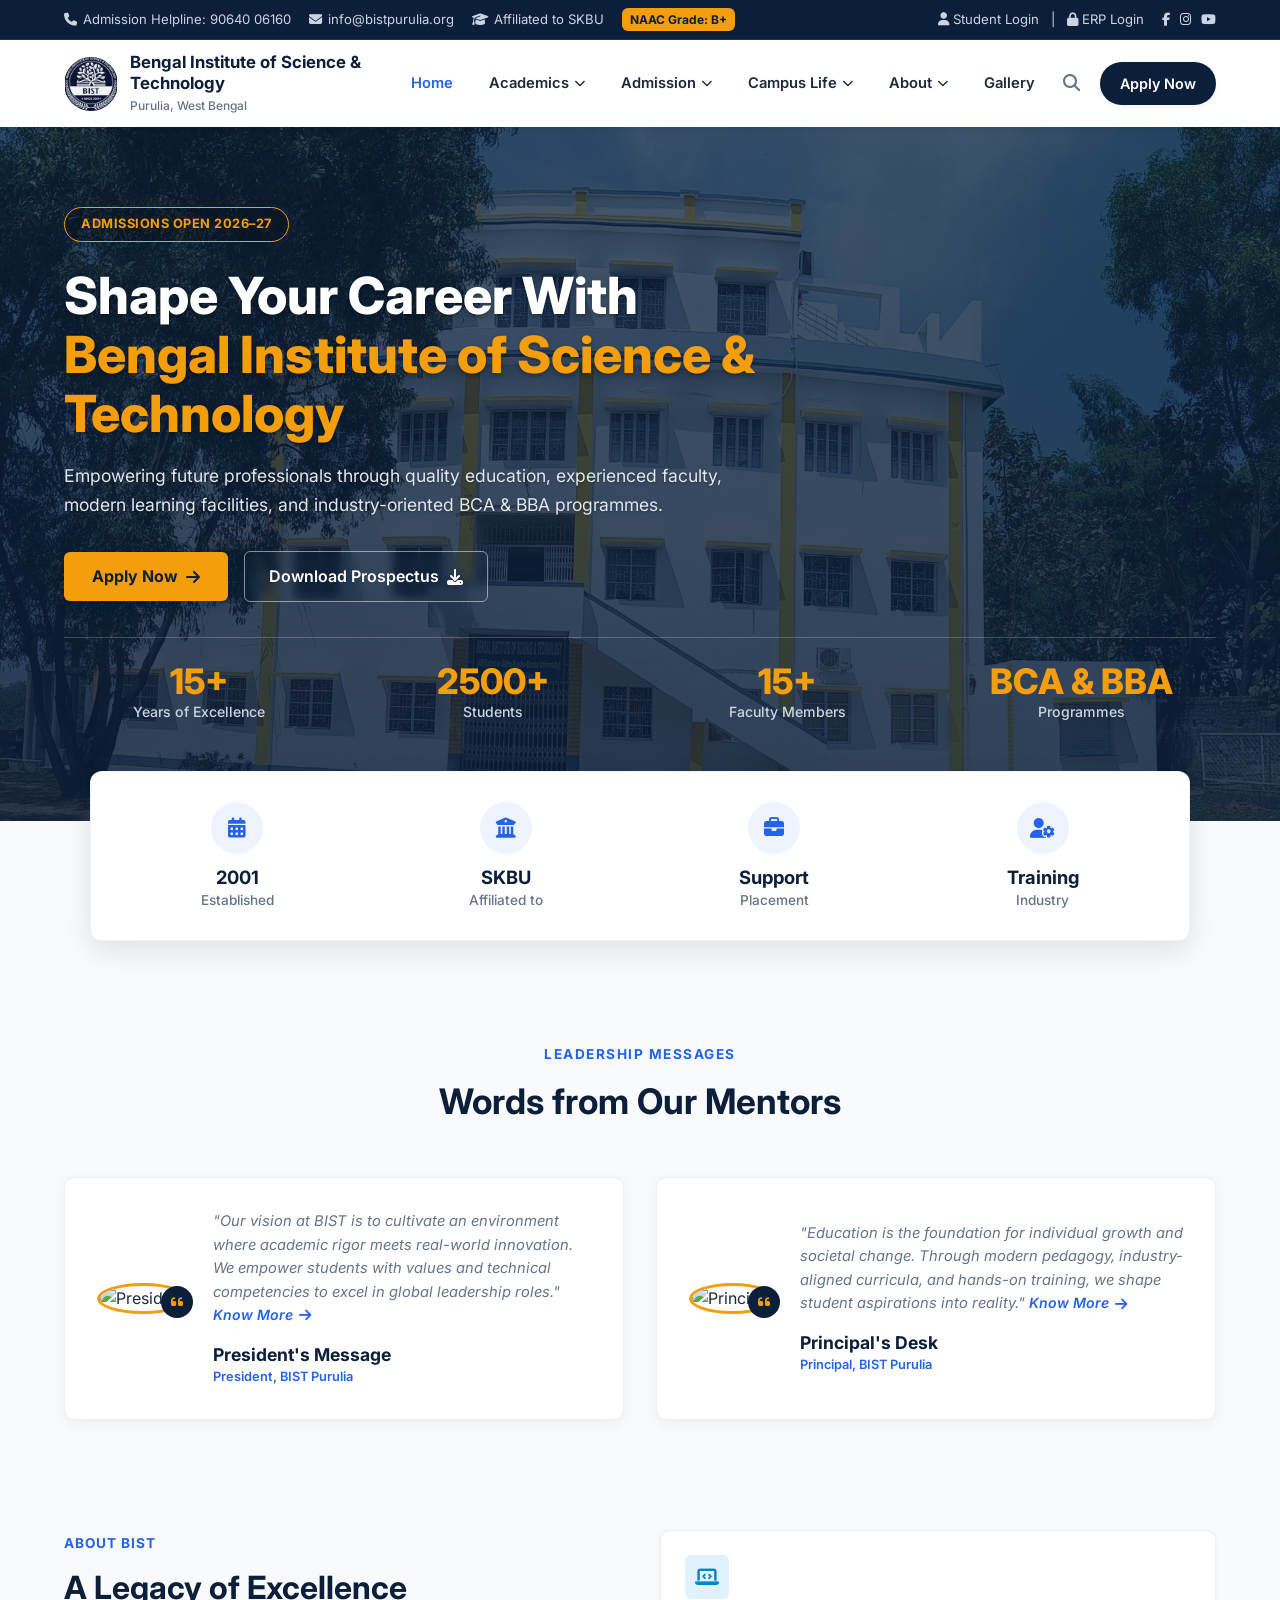
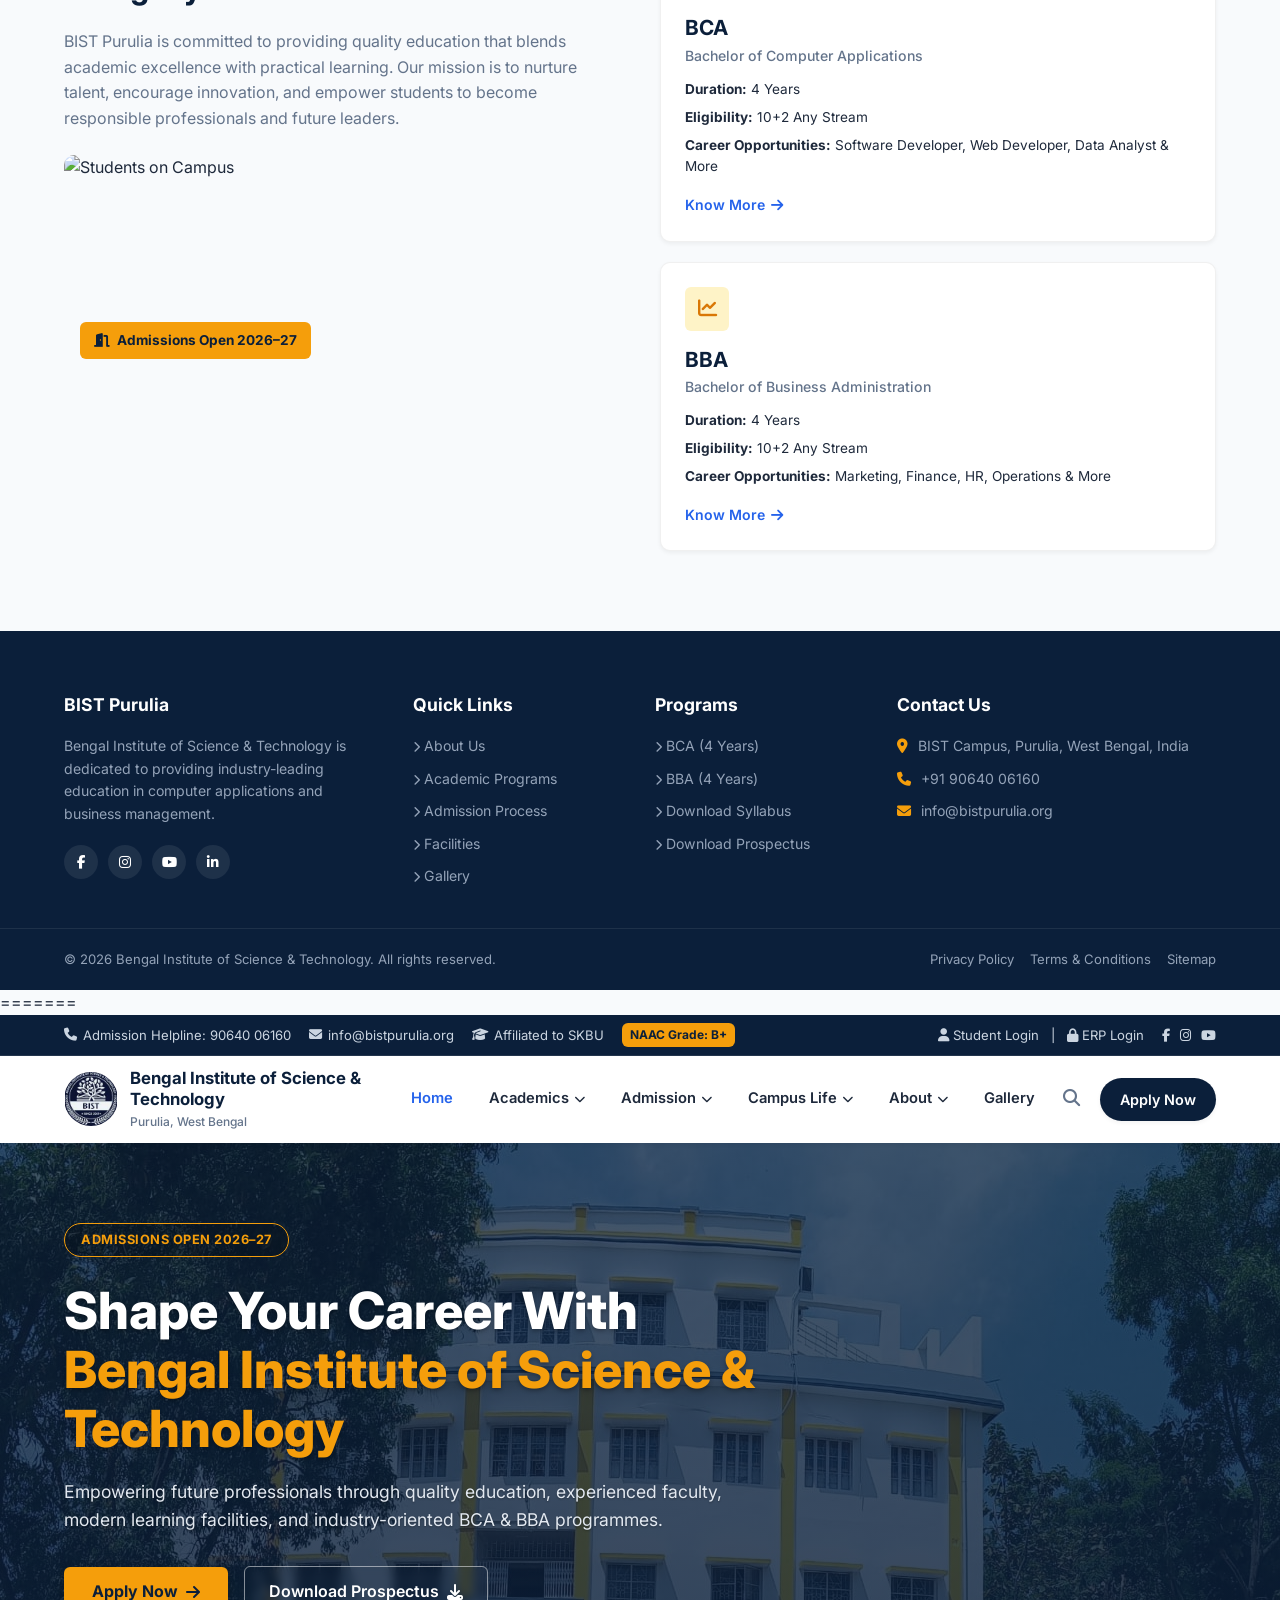
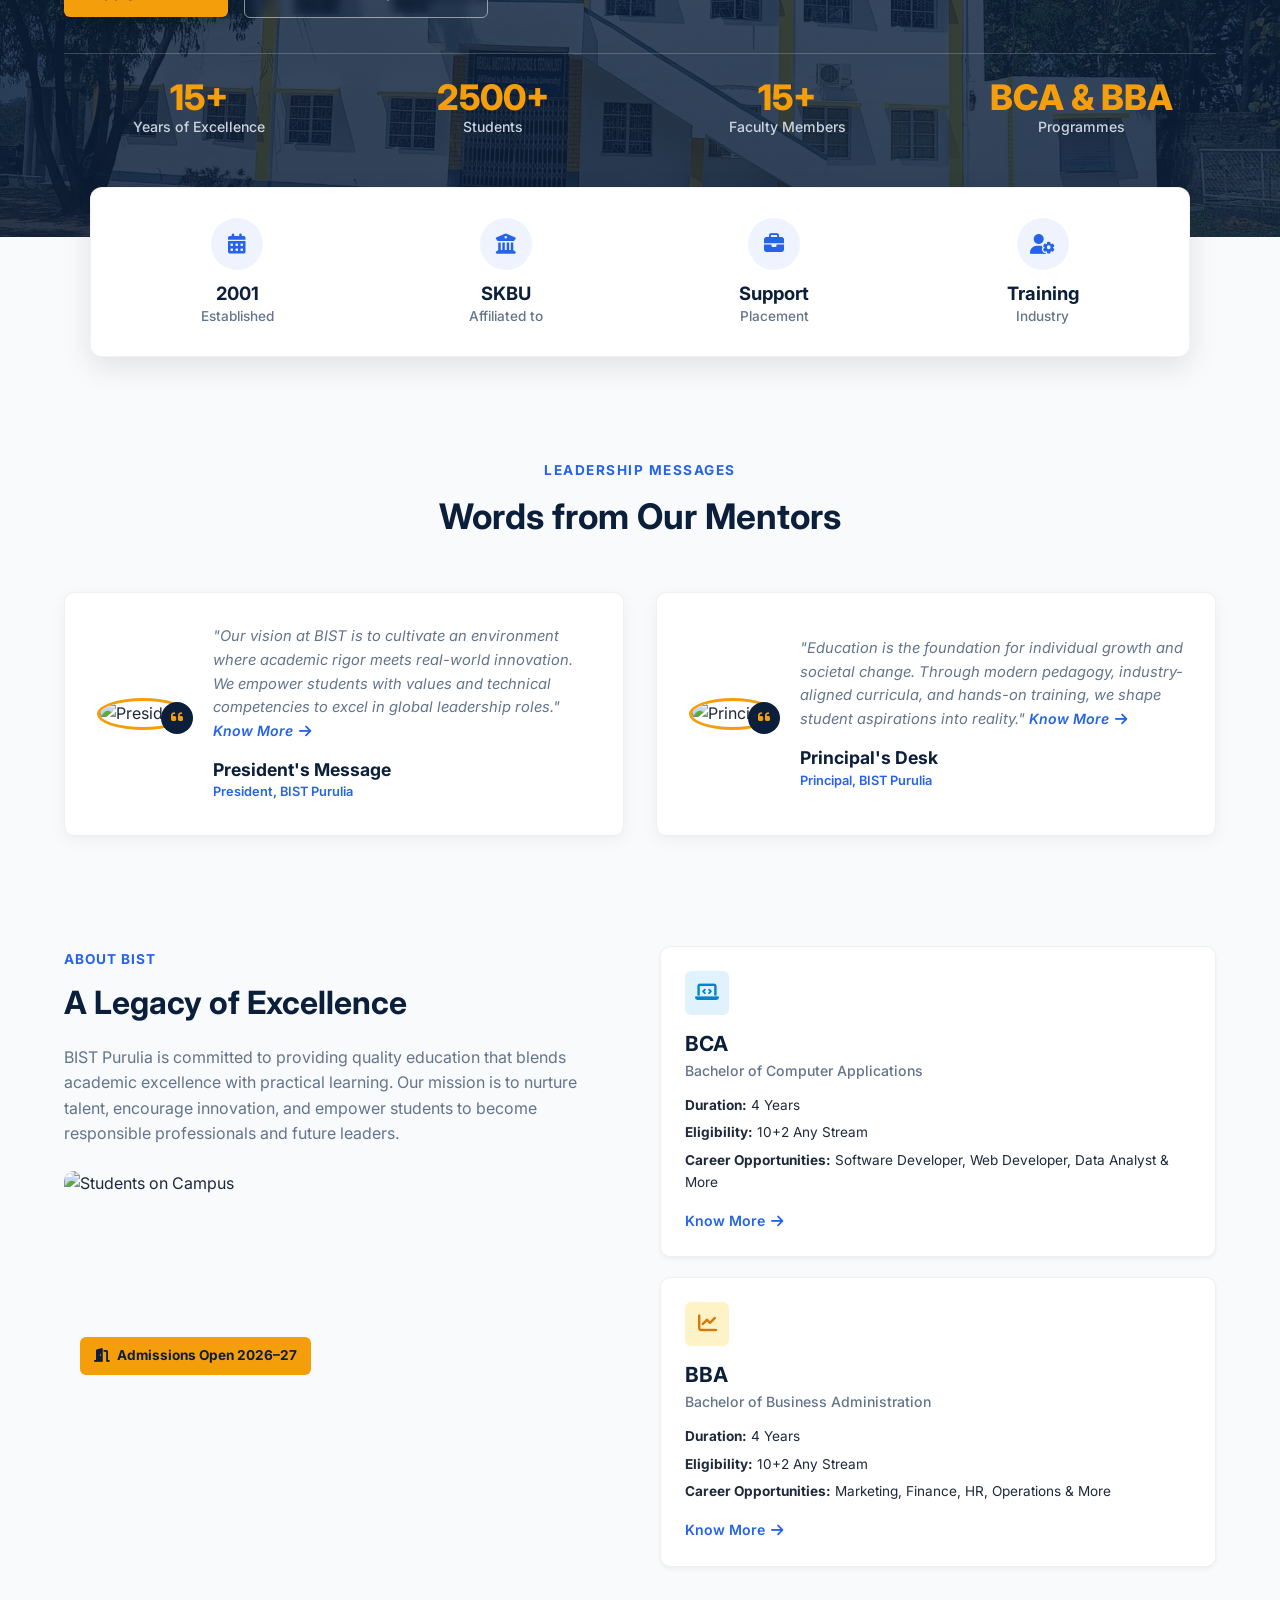
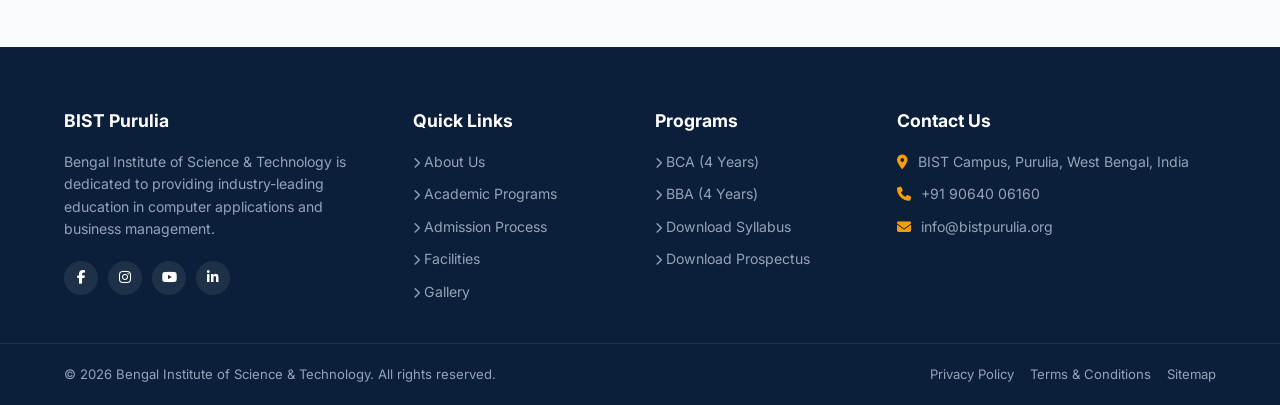
==== commit bfcc9034: "Fix merge conflict in index1.html Resolve merge conflict in index1.html" ====
--- a/index1.html
+++ b/index1.html
@@ -1,4 +1,4 @@
-<<<<<<< HEAD
+
 <!DOCTYPE html>
 <html lang="en">
 <head>
@@ -754,5 +754,5 @@
     </footer>
 
 </body>
->>>>>>> 6c05c2fa8ec767b61c0612796ec8076a1f518d5f
-</html>+
+</html>
